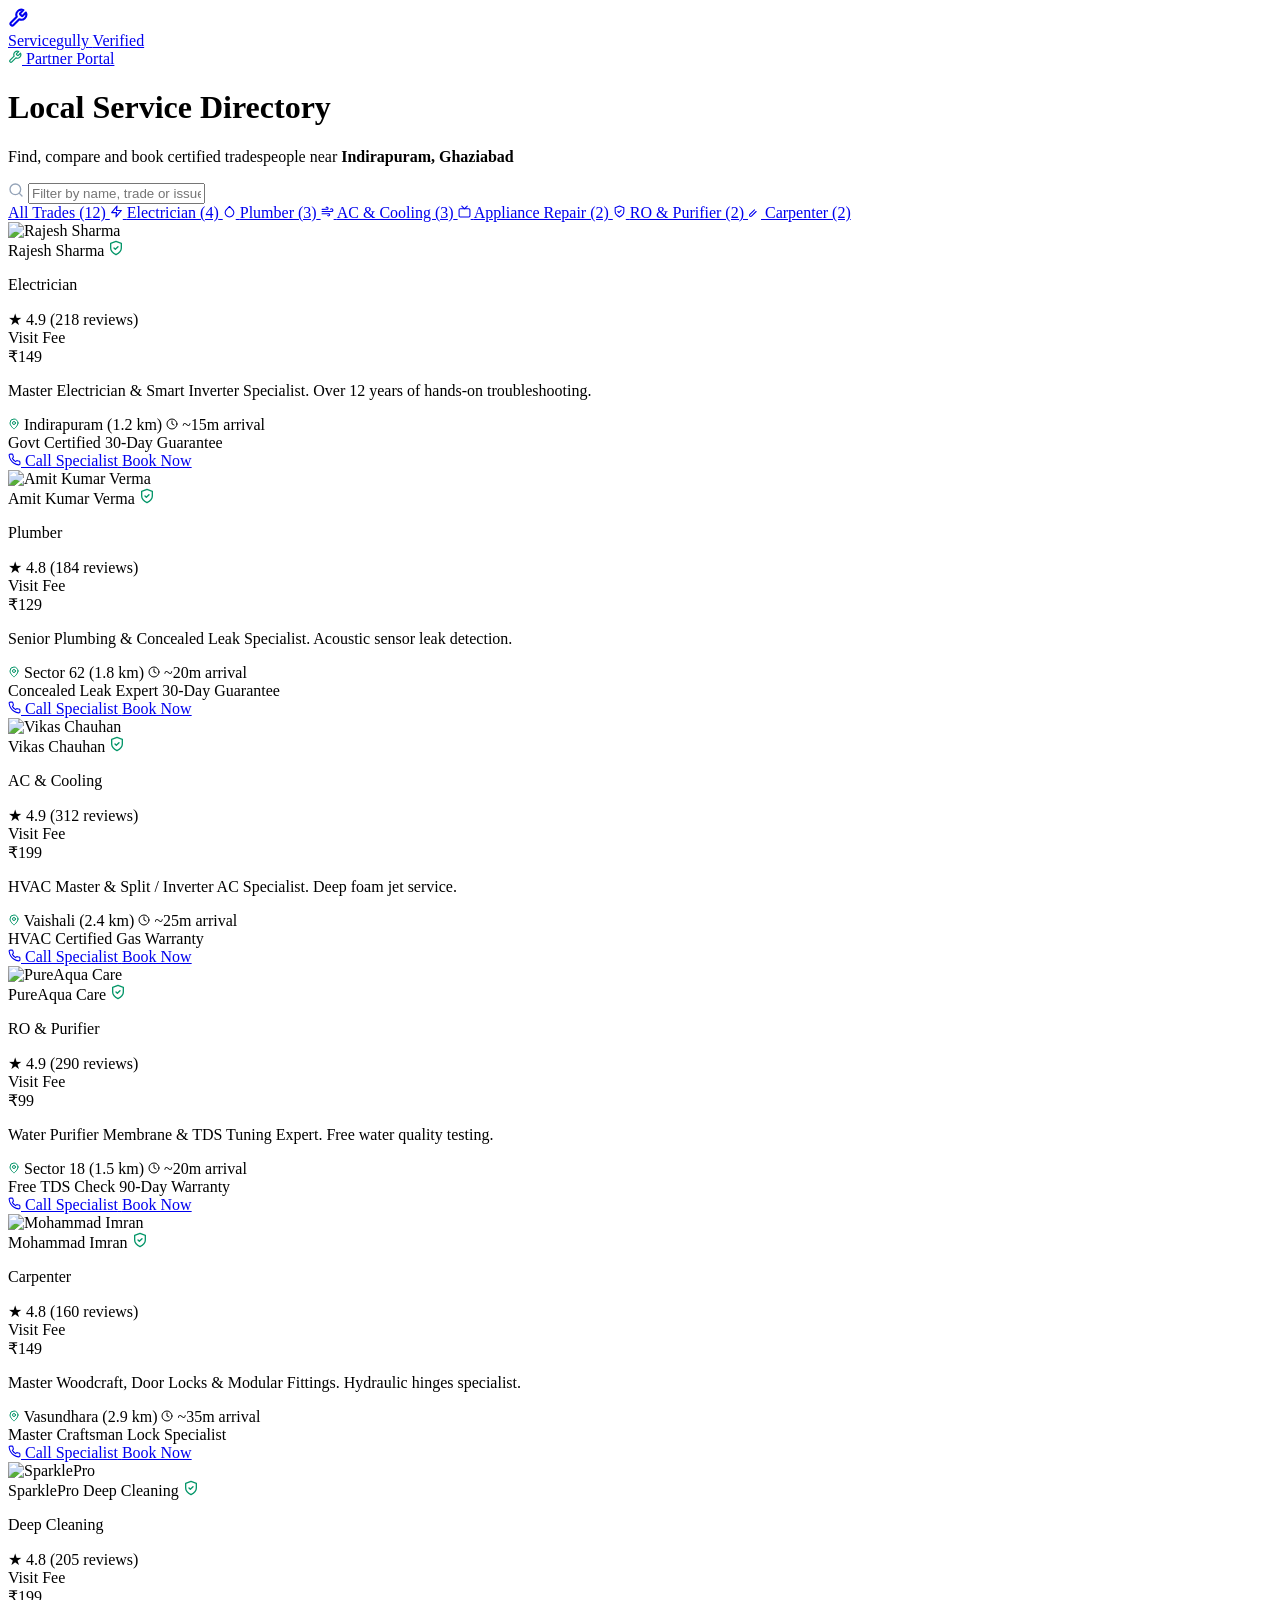
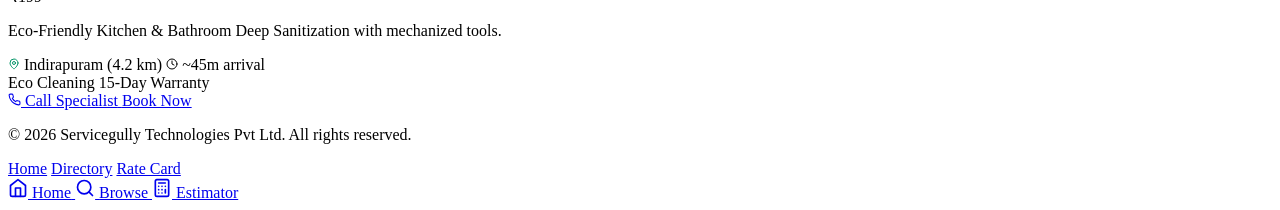
==== browse.html @ 82168533 "Add files via upload" ====
<!doctype html>
<html lang="en">
  <head>
    <meta charset="UTF-8" />
    <meta name="viewport" content="width=device-width, initial-scale=1.0" />
    <title>Service Directory — Servicegully</title>
    <meta name="description" content="Browse, filter, and compare certified local service professionals near you." />

    <!-- Tailwind CSS (CDN for this frontend prototype) -->
    <script src="https://cdn.tailwindcss.com"></script>

    <!-- Google Fonts: Sora (Headings) & Manrope (Body) -->
    <link rel="preconnect" href="https://fonts.googleapis.com" />
    <link rel="preconnect" href="https://fonts.gstatic.com" crossorigin />
    <link href="https://fonts.googleapis.com/css2?family=Manrope:wght@300;400;500;600;700;800&family=Sora:wght@400;500;600;700;800;900&display=swap" rel="stylesheet" />

    <!-- Stylesheet -->
    <link rel="stylesheet" href="css/style.css" />
    <link rel="stylesheet" href="css/interactive.css" />
  </head>
  <body class="bg-slate-50">
    <!-- Header -->
    <header class="header-sticky glass-nav">
      <div class="container nav-wrapper">
        <div class="flex items-center gap-4">
          <a href="index.html" class="brand-logo">
            <div class="brand-icon-box">
              <svg width="20" height="20" viewBox="0 0 24 24" fill="none" stroke="currentColor" stroke-width="2.5" stroke-linecap="round" stroke-linejoin="round">
                <path d="M14.7 6.3a1 1 0 0 0 0 1.4l1.6 1.6a1 1 0 0 0 1.4 0l3.77-3.77a6 6 0 0 1-7.94 7.94l-6.91 6.91a2.12 2.12 0 0 1-3-3l6.91-6.91a6 6 0 0 1 7.94-7.94l-3.76 3.76z" />
              </svg>
            </div>
            <div>
              <div class="flex items-center">
                <span class="brand-title">Service<span class="brand-highlight">gully</span></span>
                <span class="brand-badge">Verified</span>
              </div>
              <p class="text-xs text-slate-500 font-medium" style="display: none; @media(min-width: 768px){display: block;}">Trusted local pros near you</p>
            </div>
          </a>
        </div>

        <nav class="flex items-center gap-2" style="display: none; @media(min-width: 768px){display: flex;}">
          <a href="index.html" class="nav-link">
            <svg width="15" height="15" viewBox="0 0 24 24" fill="none" stroke="currentColor" stroke-width="2" stroke-linecap="round" stroke-linejoin="round"><path d="m3 9 9-7 9 7v11a2 2 0 0 1-2 2H5a2 2 0 0 1-2-2z" /><polyline points="9 22 9 12 15 12 15 22" /></svg>
            <span>Home</span>
          </a>
          <a href="browse.html" class="nav-link active">
            <svg width="15" height="15" viewBox="0 0 24 24" fill="none" stroke="currentColor" stroke-width="2" stroke-linecap="round" stroke-linejoin="round"><circle cx="11" cy="11" r="8" /><path d="m21 21-4.3-4.3" /></svg>
            <span>Find Pros</span>
          </a>
          <a href="calculator.html" class="nav-link">
            <svg width="15" height="15" viewBox="0 0 24 24" fill="none" stroke="currentColor" stroke-width="2" stroke-linecap="round" stroke-linejoin="round"><rect width="16" height="20" x="4" y="2" rx="2" /><line x1="8" x2="16" y1="6" y2="6" /><line x1="16" x2="16" y1="14" y2="18" /><path d="M16 10h.01" /><path d="M12 10h.01" /><path d="M8 10h.01" /><path d="M12 14h.01" /><path d="M8 14h.01" /><path d="M12 18h.01" /><path d="M8 18h.01" /></svg>
            <span>Rate Estimator</span>
          </a>
        </nav>

        <div class="flex items-center gap-2.5">
          <a href="partner.html" class="btn btn-outline btn-sm">
            <svg width="14" height="14" viewBox="0 0 24 24" fill="none" stroke="#059669" stroke-width="2" stroke-linecap="round" stroke-linejoin="round"><path d="M14.7 6.3a1 1 0 0 0 0 1.4l1.6 1.6a1 1 0 0 0 1.4 0l3.77-3.77a6 6 0 0 1-7.94 7.94l-6.91 6.91a2.12 2.12 0 0 1-3-3l6.91-6.91a6 6 0 0 1 7.94-7.94l-3.76 3.76z" /></svg>
            <span class="font-bold">Partner Portal</span>
          </a>
        </div>
      </div>
    </header>

    <!-- Main Content -->
    <main class="py-8">
      <div class="container space-y-6">

        <!-- Search & Title -->
        <div class="flex flex-col md:flex-row md:items-center justify-between gap-4">
          <div>
            <h1 class="text-2xl sm:text-3xl font-extrabold text-slate-900">Local Service Directory</h1>
            <p class="text-xs sm:text-sm text-slate-500 font-medium mt-1">
              Find, compare and book certified tradespeople near <strong class="text-emerald-700">Indirapuram, Ghaziabad</strong>
            </p>
          </div>

          <div class="search-field-pill max-w-md w-full bg-white shadow-sm">
            <svg width="16" height="16" viewBox="0 0 24 24" fill="none" stroke="#94a3b8" stroke-width="2" stroke-linecap="round" stroke-linejoin="round"><circle cx="11" cy="11" r="8" /><path d="m21 21-4.3-4.3" /></svg>
            <input type="text" placeholder="Filter by name, trade or issue..." class="field-input text-xs sm:text-sm" />
          </div>
        </div>

        <!-- Trade Categories -->
        <div class="flex items-center gap-2 overflow-x-auto pb-2 max-w-full">
          <a href="browse.html" class="category-pill active">
            <span>All Trades (12)</span>
          </a>
          <a href="browse.html?category=Electrician" class="category-pill">
            <svg width="13" height="13" viewBox="0 0 24 24" fill="none" stroke="currentColor" stroke-width="2" stroke-linecap="round" stroke-linejoin="round"><polygon points="13 2 3 14 12 14 11 22 21 10 12 10 13 2" /></svg>
            <span>Electrician (4)</span>
          </a>
          <a href="browse.html?category=Plumber" class="category-pill">
            <svg width="13" height="13" viewBox="0 0 24 24" fill="none" stroke="currentColor" stroke-width="2" stroke-linecap="round" stroke-linejoin="round"><path d="M12 2.69l5.66 5.66a8 8 0 1 1-11.31 0z" /></svg>
            <span>Plumber (3)</span>
          </a>
          <a href="browse.html?category=AC%20Repair" class="category-pill">
            <svg width="13" height="13" viewBox="0 0 24 24" fill="none" stroke="currentColor" stroke-width="2" stroke-linecap="round" stroke-linejoin="round"><path d="M17.7 7.7a2.5 2.5 0 1 1 1.8 4.3H2" /><path d="M9.6 4.6A2 2 0 1 1 11 8H2" /><path d="M12.6 19.4A2 2 0 1 0 14 16H2" /></svg>
            <span>AC & Cooling (3)</span>
          </a>
          <a href="browse.html?category=Appliance%20Specialist" class="category-pill">
            <svg width="13" height="13" viewBox="0 0 24 24" fill="none" stroke="currentColor" stroke-width="2" stroke-linecap="round" stroke-linejoin="round"><rect width="20" height="15" x="2" y="7" rx="2" ry="2" /><polyline points="17 2 12 7 7 2" /></svg>
            <span>Appliance Repair (2)</span>
          </a>
          <a href="browse.html?category=RO%20Water%20Purifier" class="category-pill">
            <svg width="13" height="13" viewBox="0 0 24 24" fill="none" stroke="currentColor" stroke-width="2" stroke-linecap="round" stroke-linejoin="round"><path d="M12 22s8-4 8-10V5l-8-3-8 3v7c0 6 8 10 8 10z" /><path d="m9 12 2 2 4-4" /></svg>
            <span>RO & Purifier (2)</span>
          </a>
          <a href="browse.html?category=Carpenter" class="category-pill">
            <svg width="13" height="13" viewBox="0 0 24 24" fill="none" stroke="currentColor" stroke-width="2" stroke-linecap="round" stroke-linejoin="round"><path d="m15 12-8.5 8.5c-.83.83-2.17.83-3 0 0 0 0 0 0 0a2.12 2.12 0 0 1 0-3L12 9" /></svg>
            <span>Carpenter (2)</span>
          </a>
        </div>

        <!-- Professionals Grid -->
        <section class="grid grid-cols-1 sm:grid-cols-2 lg:grid-cols-3 gap-6">

          <!-- Rajesh Sharma -->
          <article class="pro-card">
            <div>
              <div class="flex items-start justify-between gap-3 mb-4">
                <div class="flex items-center gap-3">
                  <img src="https://images.unsplash.com/photo-1540569014015-19a7be504e3a?w=400&auto=format&fit=crop&q=80" alt="Rajesh Sharma" class="pro-avatar" />
                  <div>
                    <div class="flex items-center gap-1.5">
                      <span class="font-extrabold text-sm text-slate-900">Rajesh Sharma</span>
                      <svg width="16" height="16" viewBox="0 0 24 24" fill="none" stroke="#059669" stroke-width="2" stroke-linecap="round" stroke-linejoin="round"><path d="M12 22s8-4 8-10V5l-8-3-8 3v7c0 6 8 10 8 10z" /><path d="m9 12 2 2 4-4" /></svg>
                    </div>
                    <p class="text-xs text-slate-500 font-semibold">Electrician</p>
                    <div class="flex items-center gap-1 text-xs font-bold text-amber-700 mt-0.5">
                      <span>★ 4.9</span>
                      <span class="text-slate-400 font-normal">(218 reviews)</span>
                    </div>
                  </div>
                </div>

                <div class="text-right">
                  <span class="text-[10px] font-bold text-slate-400 uppercase">Visit Fee</span>
                  <div class="text-lg font-black text-slate-900 font-heading">₹149</div>
                </div>
              </div>

              <p class="text-xs text-slate-600 mb-3 leading-relaxed">Master Electrician & Smart Inverter Specialist. Over 12 years of hands-on troubleshooting.</p>

              <div class="flex flex-wrap items-center gap-x-3 gap-y-1 text-[11px] text-slate-500 mb-4 pb-3 border-b border-slate-100">
                <span class="flex items-center gap-1">
                  <svg width="12" height="12" viewBox="0 0 24 24" fill="none" stroke="#059669" stroke-width="2" stroke-linecap="round" stroke-linejoin="round"><path d="M20 10c0 6-8 12-8 12s-8-6-8-12a8 8 0 0 1 16 0Z" /><circle cx="12" cy="10" r="3" /></svg>
                  <span>Indirapuram (1.2 km)</span>
                </span>
                <span class="flex items-center gap-1 font-bold text-emerald-700">
                  <svg width="12" height="12" viewBox="0 0 24 24" fill="none" stroke="currentColor" stroke-width="2" stroke-linecap="round" stroke-linejoin="round"><circle cx="12" cy="12" r="10" /><polyline points="12 6 12 12 16 14" /></svg>
                  <span>~15m arrival</span>
                </span>
              </div>

              <div class="flex flex-wrap gap-1 mb-4">
                <span class="badge-tag badge-emerald">Govt Certified</span>
                <span class="badge-tag badge-emerald">30-Day Guarantee</span>
              </div>
            </div>

            <div class="flex items-center gap-2 pt-2">
              <a href="tel:+919876543210" class="btn btn-sm btn-outline flex-1">
                <svg width="13" height="13" viewBox="0 0 24 24" fill="none" stroke="currentColor" stroke-width="2" stroke-linecap="round" stroke-linejoin="round"><path d="M22 16.92v3a2 2 0 0 1-2.18 2 19.79 19.79 0 0 1-8.63-3.07 19.5 19.5 0 0 1-6-6 19.79 19.79 0 0 1-3.07-8.67A2 2 0 0 1 4.11 2h3a2 2 0 0 1 2 1.72 12.84 12.84 0 0 0 .7 2.81 2 2 0 0 1-.45 2.11L8.09 9.91a16 16 0 0 0 6 6l1.27-1.27a2 2 0 0 1 2.11-.45 12.84 12.84 0 0 0 2.81.7A2 2 0 0 1 22 16.92z"/></svg>
                <span>Call Specialist</span>
              </a>
              <a href="tel:+919876543210" class="btn btn-sm btn-primary flex-1">Book Now</a>
            </div>
          </article>

          <!-- Amit Kumar Verma -->
          <article class="pro-card">
            <div>
              <div class="flex items-start justify-between gap-3 mb-4">
                <div class="flex items-center gap-3">
                  <img src="https://images.unsplash.com/photo-1507003211169-0a1dd7228f2d?w=400&auto=format&fit=crop&q=80" alt="Amit Kumar Verma" class="pro-avatar" />
                  <div>
                    <div class="flex items-center gap-1.5">
                      <span class="font-extrabold text-sm text-slate-900">Amit Kumar Verma</span>
                      <svg width="16" height="16" viewBox="0 0 24 24" fill="none" stroke="#059669" stroke-width="2" stroke-linecap="round" stroke-linejoin="round"><path d="M12 22s8-4 8-10V5l-8-3-8 3v7c0 6 8 10 8 10z" /><path d="m9 12 2 2 4-4" /></svg>
                    </div>
                    <p class="text-xs text-slate-500 font-semibold">Plumber</p>
                    <div class="flex items-center gap-1 text-xs font-bold text-amber-700 mt-0.5">
                      <span>★ 4.8</span>
                      <span class="text-slate-400 font-normal">(184 reviews)</span>
                    </div>
                  </div>
                </div>

                <div class="text-right">
                  <span class="text-[10px] font-bold text-slate-400 uppercase">Visit Fee</span>
                  <div class="text-lg font-black text-slate-900 font-heading">₹129</div>
                </div>
              </div>

              <p class="text-xs text-slate-600 mb-3 leading-relaxed">Senior Plumbing & Concealed Leak Specialist. Acoustic sensor leak detection.</p>

              <div class="flex flex-wrap items-center gap-x-3 gap-y-1 text-[11px] text-slate-500 mb-4 pb-3 border-b border-slate-100">
                <span class="flex items-center gap-1">
                  <svg width="12" height="12" viewBox="0 0 24 24" fill="none" stroke="#059669" stroke-width="2" stroke-linecap="round" stroke-linejoin="round"><path d="M20 10c0 6-8 12-8 12s-8-6-8-12a8 8 0 0 1 16 0Z" /><circle cx="12" cy="10" r="3" /></svg>
                  <span>Sector 62 (1.8 km)</span>
                </span>
                <span class="flex items-center gap-1 font-bold text-emerald-700">
                  <svg width="12" height="12" viewBox="0 0 24 24" fill="none" stroke="currentColor" stroke-width="2" stroke-linecap="round" stroke-linejoin="round"><circle cx="12" cy="12" r="10" /><polyline points="12 6 12 12 16 14" /></svg>
                  <span>~20m arrival</span>
                </span>
              </div>

              <div class="flex flex-wrap gap-1 mb-4">
                <span class="badge-tag badge-emerald">Concealed Leak Expert</span>
                <span class="badge-tag badge-emerald">30-Day Guarantee</span>
              </div>
            </div>

            <div class="flex items-center gap-2 pt-2">
              <a href="tel:+919876543210" class="btn btn-sm btn-outline flex-1">
                <svg width="13" height="13" viewBox="0 0 24 24" fill="none" stroke="currentColor" stroke-width="2" stroke-linecap="round" stroke-linejoin="round"><path d="M22 16.92v3a2 2 0 0 1-2.18 2 19.79 19.79 0 0 1-8.63-3.07 19.5 19.5 0 0 1-6-6 19.79 19.79 0 0 1-3.07-8.67A2 2 0 0 1 4.11 2h3a2 2 0 0 1 2 1.72 12.84 12.84 0 0 0 .7 2.81 2 2 0 0 1-.45 2.11L8.09 9.91a16 16 0 0 0 6 6l1.27-1.27a2 2 0 0 1 2.11-.45 12.84 12.84 0 0 0 2.81.7A2 2 0 0 1 22 16.92z"/></svg>
                <span>Call Specialist</span>
              </a>
              <a href="tel:+919876543210" class="btn btn-sm btn-primary flex-1">Book Now</a>
            </div>
          </article>

          <!-- Vikas Chauhan -->
          <article class="pro-card">
            <div>
              <div class="flex items-start justify-between gap-3 mb-4">
                <div class="flex items-center gap-3">
                  <img src="https://images.unsplash.com/photo-1500648767791-00dcc994a43e?w=400&auto=format&fit=crop&q=80" alt="Vikas Chauhan" class="pro-avatar" />
                  <div>
                    <div class="flex items-center gap-1.5">
                      <span class="font-extrabold text-sm text-slate-900">Vikas Chauhan</span>
                      <svg width="16" height="16" viewBox="0 0 24 24" fill="none" stroke="#059669" stroke-width="2" stroke-linecap="round" stroke-linejoin="round"><path d="M12 22s8-4 8-10V5l-8-3-8 3v7c0 6 8 10 8 10z" /><path d="m9 12 2 2 4-4" /></svg>
                    </div>
                    <p class="text-xs text-slate-500 font-semibold">AC & Cooling</p>
                    <div class="flex items-center gap-1 text-xs font-bold text-amber-700 mt-0.5">
                      <span>★ 4.9</span>
                      <span class="text-slate-400 font-normal">(312 reviews)</span>
                    </div>
                  </div>
                </div>

                <div class="text-right">
                  <span class="text-[10px] font-bold text-slate-400 uppercase">Visit Fee</span>
                  <div class="text-lg font-black text-slate-900 font-heading">₹199</div>
                </div>
              </div>

              <p class="text-xs text-slate-600 mb-3 leading-relaxed">HVAC Master & Split / Inverter AC Specialist. Deep foam jet service.</p>

              <div class="flex flex-wrap items-center gap-x-3 gap-y-1 text-[11px] text-slate-500 mb-4 pb-3 border-b border-slate-100">
                <span class="flex items-center gap-1">
                  <svg width="12" height="12" viewBox="0 0 24 24" fill="none" stroke="#059669" stroke-width="2" stroke-linecap="round" stroke-linejoin="round"><path d="M20 10c0 6-8 12-8 12s-8-6-8-12a8 8 0 0 1 16 0Z" /><circle cx="12" cy="10" r="3" /></svg>
                  <span>Vaishali (2.4 km)</span>
                </span>
                <span class="flex items-center gap-1 font-bold text-emerald-700">
                  <svg width="12" height="12" viewBox="0 0 24 24" fill="none" stroke="currentColor" stroke-width="2" stroke-linecap="round" stroke-linejoin="round"><circle cx="12" cy="12" r="10" /><polyline points="12 6 12 12 16 14" /></svg>
                  <span>~25m arrival</span>
                </span>
              </div>

              <div class="flex flex-wrap gap-1 mb-4">
                <span class="badge-tag badge-emerald">HVAC Certified</span>
                <span class="badge-tag badge-emerald">Gas Warranty</span>
              </div>
            </div>

            <div class="flex items-center gap-2 pt-2">
              <a href="tel:+919876543210" class="btn btn-sm btn-outline flex-1">
                <svg width="13" height="13" viewBox="0 0 24 24" fill="none" stroke="currentColor" stroke-width="2" stroke-linecap="round" stroke-linejoin="round"><path d="M22 16.92v3a2 2 0 0 1-2.18 2 19.79 19.79 0 0 1-8.63-3.07 19.5 19.5 0 0 1-6-6 19.79 19.79 0 0 1-3.07-8.67A2 2 0 0 1 4.11 2h3a2 2 0 0 1 2 1.72 12.84 12.84 0 0 0 .7 2.81 2 2 0 0 1-.45 2.11L8.09 9.91a16 16 0 0 0 6 6l1.27-1.27a2 2 0 0 1 2.11-.45 12.84 12.84 0 0 0 2.81.7A2 2 0 0 1 22 16.92z"/></svg>
                <span>Call Specialist</span>
              </a>
              <a href="tel:+919876543210" class="btn btn-sm btn-primary flex-1">Book Now</a>
            </div>
          </article>

          <!-- PureAqua Care -->
          <article class="pro-card">
            <div>
              <div class="flex items-start justify-between gap-3 mb-4">
                <div class="flex items-center gap-3">
                  <img src="https://images.unsplash.com/photo-1573496359142-b8d87734a5a2?w=400&auto=format&fit=crop&q=80" alt="PureAqua Care" class="pro-avatar" />
                  <div>
                    <div class="flex items-center gap-1.5">
                      <span class="font-extrabold text-sm text-slate-900">PureAqua Care</span>
                      <svg width="16" height="16" viewBox="0 0 24 24" fill="none" stroke="#059669" stroke-width="2" stroke-linecap="round" stroke-linejoin="round"><path d="M12 22s8-4 8-10V5l-8-3-8 3v7c0 6 8 10 8 10z" /><path d="m9 12 2 2 4-4" /></svg>
                    </div>
                    <p class="text-xs text-slate-500 font-semibold">RO & Purifier</p>
                    <div class="flex items-center gap-1 text-xs font-bold text-amber-700 mt-0.5">
                      <span>★ 4.9</span>
                      <span class="text-slate-400 font-normal">(290 reviews)</span>
                    </div>
                  </div>
                </div>

                <div class="text-right">
                  <span class="text-[10px] font-bold text-slate-400 uppercase">Visit Fee</span>
                  <div class="text-lg font-black text-slate-900 font-heading">₹99</div>
                </div>
              </div>

              <p class="text-xs text-slate-600 mb-3 leading-relaxed">Water Purifier Membrane & TDS Tuning Expert. Free water quality testing.</p>

              <div class="flex flex-wrap items-center gap-x-3 gap-y-1 text-[11px] text-slate-500 mb-4 pb-3 border-b border-slate-100">
                <span class="flex items-center gap-1">
                  <svg width="12" height="12" viewBox="0 0 24 24" fill="none" stroke="#059669" stroke-width="2" stroke-linecap="round" stroke-linejoin="round"><path d="M20 10c0 6-8 12-8 12s-8-6-8-12a8 8 0 0 1 16 0Z" /><circle cx="12" cy="10" r="3" /></svg>
                  <span>Sector 18 (1.5 km)</span>
                </span>
                <span class="flex items-center gap-1 font-bold text-emerald-700">
                  <svg width="12" height="12" viewBox="0 0 24 24" fill="none" stroke="currentColor" stroke-width="2" stroke-linecap="round" stroke-linejoin="round"><circle cx="12" cy="12" r="10" /><polyline points="12 6 12 12 16 14" /></svg>
                  <span>~20m arrival</span>
                </span>
              </div>

              <div class="flex flex-wrap gap-1 mb-4">
                <span class="badge-tag badge-emerald">Free TDS Check</span>
                <span class="badge-tag badge-emerald">90-Day Warranty</span>
              </div>
            </div>

            <div class="flex items-center gap-2 pt-2">
              <a href="tel:+919876543210" class="btn btn-sm btn-outline flex-1">
                <svg width="13" height="13" viewBox="0 0 24 24" fill="none" stroke="currentColor" stroke-width="2" stroke-linecap="round" stroke-linejoin="round"><path d="M22 16.92v3a2 2 0 0 1-2.18 2 19.79 19.79 0 0 1-8.63-3.07 19.5 19.5 0 0 1-6-6 19.79 19.79 0 0 1-3.07-8.67A2 2 0 0 1 4.11 2h3a2 2 0 0 1 2 1.72 12.84 12.84 0 0 0 .7 2.81 2 2 0 0 1-.45 2.11L8.09 9.91a16 16 0 0 0 6 6l1.27-1.27a2 2 0 0 1 2.11-.45 12.84 12.84 0 0 0 2.81.7A2 2 0 0 1 22 16.92z"/></svg>
                <span>Call Specialist</span>
              </a>
              <a href="tel:+919876543210" class="btn btn-sm btn-primary flex-1">Book Now</a>
            </div>
          </article>

          <!-- Mohammad Imran -->
          <article class="pro-card">
            <div>
              <div class="flex items-start justify-between gap-3 mb-4">
                <div class="flex items-center gap-3">
                  <img src="https://images.unsplash.com/photo-1522075469751-3a6694fb2f61?w=400&auto=format&fit=crop&q=80" alt="Mohammad Imran" class="pro-avatar" />
                  <div>
                    <div class="flex items-center gap-1.5">
                      <span class="font-extrabold text-sm text-slate-900">Mohammad Imran</span>
                      <svg width="16" height="16" viewBox="0 0 24 24" fill="none" stroke="#059669" stroke-width="2" stroke-linecap="round" stroke-linejoin="round"><path d="M12 22s8-4 8-10V5l-8-3-8 3v7c0 6 8 10 8 10z" /><path d="m9 12 2 2 4-4" /></svg>
                    </div>
                    <p class="text-xs text-slate-500 font-semibold">Carpenter</p>
                    <div class="flex items-center gap-1 text-xs font-bold text-amber-700 mt-0.5">
                      <span>★ 4.8</span>
                      <span class="text-slate-400 font-normal">(160 reviews)</span>
                    </div>
                  </div>
                </div>

                <div class="text-right">
                  <span class="text-[10px] font-bold text-slate-400 uppercase">Visit Fee</span>
                  <div class="text-lg font-black text-slate-900 font-heading">₹149</div>
                </div>
              </div>

              <p class="text-xs text-slate-600 mb-3 leading-relaxed">Master Woodcraft, Door Locks & Modular Fittings. Hydraulic hinges specialist.</p>

              <div class="flex flex-wrap items-center gap-x-3 gap-y-1 text-[11px] text-slate-500 mb-4 pb-3 border-b border-slate-100">
                <span class="flex items-center gap-1">
                  <svg width="12" height="12" viewBox="0 0 24 24" fill="none" stroke="#059669" stroke-width="2" stroke-linecap="round" stroke-linejoin="round"><path d="M20 10c0 6-8 12-8 12s-8-6-8-12a8 8 0 0 1 16 0Z" /><circle cx="12" cy="10" r="3" /></svg>
                  <span>Vasundhara (2.9 km)</span>
                </span>
                <span class="flex items-center gap-1 font-bold text-emerald-700">
                  <svg width="12" height="12" viewBox="0 0 24 24" fill="none" stroke="currentColor" stroke-width="2" stroke-linecap="round" stroke-linejoin="round"><circle cx="12" cy="12" r="10" /><polyline points="12 6 12 12 16 14" /></svg>
                  <span>~35m arrival</span>
                </span>
              </div>

              <div class="flex flex-wrap gap-1 mb-4">
                <span class="badge-tag badge-emerald">Master Craftsman</span>
                <span class="badge-tag badge-emerald">Lock Specialist</span>
              </div>
            </div>

            <div class="flex items-center gap-2 pt-2">
              <a href="tel:+919876543210" class="btn btn-sm btn-outline flex-1">
                <svg width="13" height="13" viewBox="0 0 24 24" fill="none" stroke="currentColor" stroke-width="2" stroke-linecap="round" stroke-linejoin="round"><path d="M22 16.92v3a2 2 0 0 1-2.18 2 19.79 19.79 0 0 1-8.63-3.07 19.5 19.5 0 0 1-6-6 19.79 19.79 0 0 1-3.07-8.67A2 2 0 0 1 4.11 2h3a2 2 0 0 1 2 1.72 12.84 12.84 0 0 0 .7 2.81 2 2 0 0 1-.45 2.11L8.09 9.91a16 16 0 0 0 6 6l1.27-1.27a2 2 0 0 1 2.11-.45 12.84 12.84 0 0 0 2.81.7A2 2 0 0 1 22 16.92z"/></svg>
                <span>Call Specialist</span>
              </a>
              <a href="tel:+919876543210" class="btn btn-sm btn-primary flex-1">Book Now</a>
            </div>
          </article>

          <!-- SparklePro Deep Cleaning -->
          <article class="pro-card">
            <div>
              <div class="flex items-start justify-between gap-3 mb-4">
                <div class="flex items-center gap-3">
                  <img src="https://images.unsplash.com/photo-1580489944761-15a19d654956?w=400&auto=format&fit=crop&q=80" alt="SparklePro" class="pro-avatar" />
                  <div>
                    <div class="flex items-center gap-1.5">
                      <span class="font-extrabold text-sm text-slate-900">SparklePro Deep Cleaning</span>
                      <svg width="16" height="16" viewBox="0 0 24 24" fill="none" stroke="#059669" stroke-width="2" stroke-linecap="round" stroke-linejoin="round"><path d="M12 22s8-4 8-10V5l-8-3-8 3v7c0 6 8 10 8 10z" /><path d="m9 12 2 2 4-4" /></svg>
                    </div>
                    <p class="text-xs text-slate-500 font-semibold">Deep Cleaning</p>
                    <div class="flex items-center gap-1 text-xs font-bold text-amber-700 mt-0.5">
                      <span>★ 4.8</span>
                      <span class="text-slate-400 font-normal">(205 reviews)</span>
                    </div>
                  </div>
                </div>

                <div class="text-right">
                  <span class="text-[10px] font-bold text-slate-400 uppercase">Visit Fee</span>
                  <div class="text-lg font-black text-slate-900 font-heading">₹199</div>
                </div>
              </div>

              <p class="text-xs text-slate-600 mb-3 leading-relaxed">Eco-Friendly Kitchen & Bathroom Deep Sanitization with mechanized tools.</p>

              <div class="flex flex-wrap items-center gap-x-3 gap-y-1 text-[11px] text-slate-500 mb-4 pb-3 border-b border-slate-100">
                <span class="flex items-center gap-1">
                  <svg width="12" height="12" viewBox="0 0 24 24" fill="none" stroke="#059669" stroke-width="2" stroke-linecap="round" stroke-linejoin="round"><path d="M20 10c0 6-8 12-8 12s-8-6-8-12a8 8 0 0 1 16 0Z" /><circle cx="12" cy="10" r="3" /></svg>
                  <span>Indirapuram (4.2 km)</span>
                </span>
                <span class="flex items-center gap-1 font-bold text-emerald-700">
                  <svg width="12" height="12" viewBox="0 0 24 24" fill="none" stroke="currentColor" stroke-width="2" stroke-linecap="round" stroke-linejoin="round"><circle cx="12" cy="12" r="10" /><polyline points="12 6 12 12 16 14" /></svg>
                  <span>~45m arrival</span>
                </span>
              </div>

              <div class="flex flex-wrap gap-1 mb-4">
                <span class="badge-tag badge-emerald">Eco Cleaning</span>
                <span class="badge-tag badge-emerald">15-Day Warranty</span>
              </div>
            </div>

            <div class="flex items-center gap-2 pt-2">
              <a href="tel:+919876543210" class="btn btn-sm btn-outline flex-1">
                <svg width="13" height="13" viewBox="0 0 24 24" fill="none" stroke="currentColor" stroke-width="2" stroke-linecap="round" stroke-linejoin="round"><path d="M22 16.92v3a2 2 0 0 1-2.18 2 19.79 19.79 0 0 1-8.63-3.07 19.5 19.5 0 0 1-6-6 19.79 19.79 0 0 1-3.07-8.67A2 2 0 0 1 4.11 2h3a2 2 0 0 1 2 1.72 12.84 12.84 0 0 0 .7 2.81 2 2 0 0 1-.45 2.11L8.09 9.91a16 16 0 0 0 6 6l1.27-1.27a2 2 0 0 1 2.11-.45 12.84 12.84 0 0 0 2.81.7A2 2 0 0 1 22 16.92z"/></svg>
                <span>Call Specialist</span>
              </a>
              <a href="tel:+919876543210" class="btn btn-sm btn-primary flex-1">Book Now</a>
            </div>
          </article>

        </section>
      </div>
    </main>

    <!-- Footer -->
    <footer class="site-footer">
      <div class="container">
        <div class="pt-8 flex flex-col sm:flex-row items-center justify-between gap-4 text-xs text-slate-500">
          <p>© 2026 Servicegully Technologies Pvt Ltd. All rights reserved.</p>
          <div class="flex items-center gap-4">
            <a href="index.html" class="hover:text-slate-300">Home</a>
            <a href="browse.html" class="hover:text-slate-300">Directory</a>
            <a href="calculator.html" class="hover:text-slate-300">Rate Card</a>
          </div>
        </div>
      </div>
    </footer>

    <!-- Mobile Nav -->
    <nav class="mobile-bottom-nav">
      <a href="index.html" class="mobile-nav-item">
        <svg width="20" height="20" viewBox="0 0 24 24" fill="none" stroke="currentColor" stroke-width="2" stroke-linecap="round" stroke-linejoin="round"><path d="m3 9 9-7 9 7v11a2 2 0 0 1-2 2H5a2 2 0 0 1-2-2z" /><polyline points="9 22 9 12 15 12 15 22" /></svg>
        <span>Home</span>
      </a>
      <a href="browse.html" class="mobile-nav-item active">
        <svg width="20" height="20" viewBox="0 0 24 24" fill="none" stroke="currentColor" stroke-width="2" stroke-linecap="round" stroke-linejoin="round"><circle cx="11" cy="11" r="8" /><path d="m21 21-4.3-4.3" /></svg>
        <span>Browse</span>
      </a>
      <a href="calculator.html" class="mobile-nav-item">
        <svg width="20" height="20" viewBox="0 0 24 24" fill="none" stroke="currentColor" stroke-width="2" stroke-linecap="round" stroke-linejoin="round"><rect width="16" height="20" x="4" y="2" rx="2" /><line x1="8" x2="16" y1="6" y2="6" /><line x1="16" x2="16" y1="14" y2="18" /><path d="M16 10h.01" /><path d="M12 10h.01" /><path d="M8 10h.01" /><path d="M12 14h.01" /><path d="M8 14h.01" /><path d="M12 18h.01" /><path d="M8 18h.01" /></svg>
        <span>Estimator</span>
      </a>
    </nav>
    <script src="js/servicegully.js"></script>
  </body>
</html>
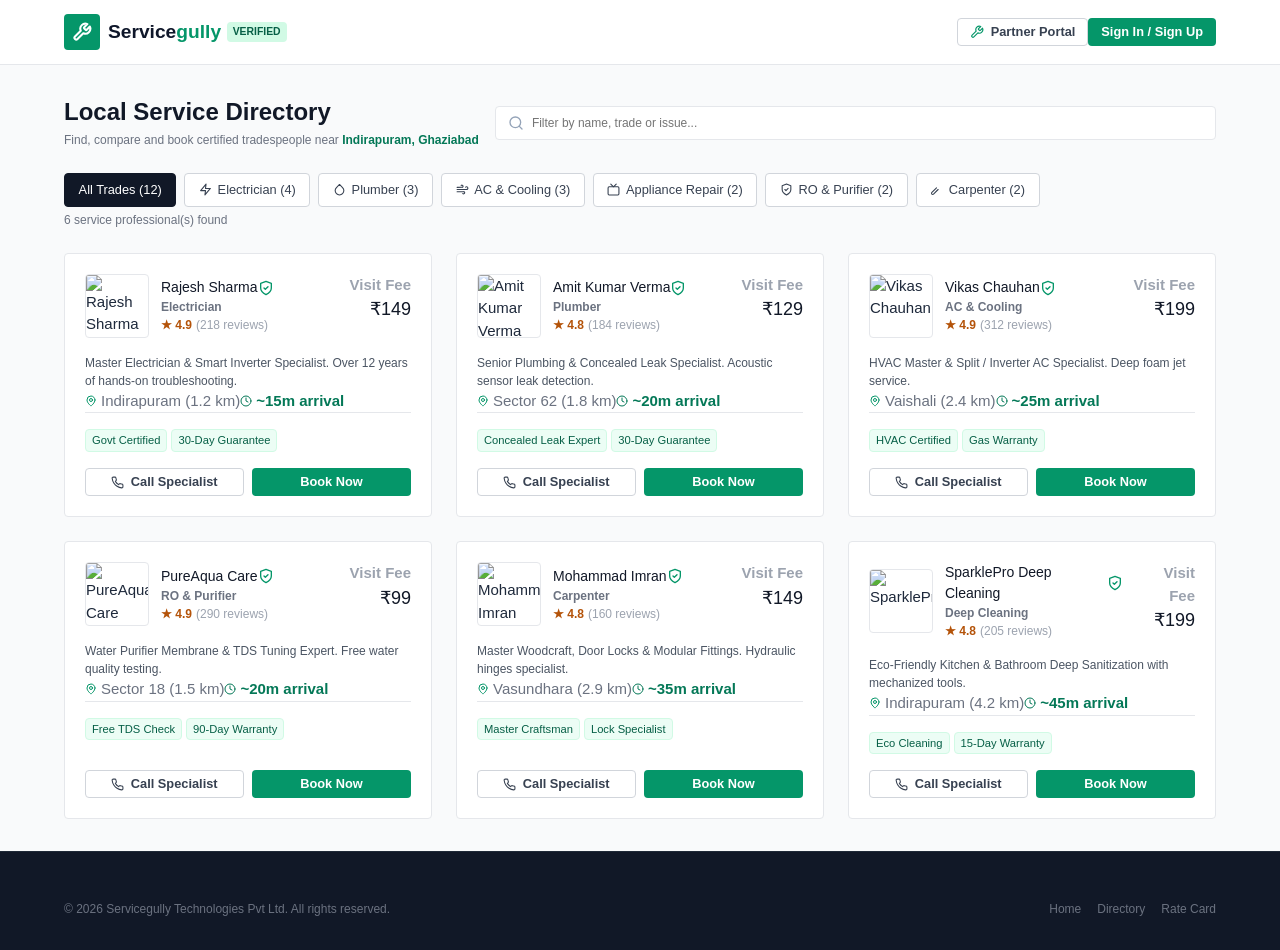
==== commit 020559f1: "Added" ====
--- a/browse.html
+++ b/browse.html
@@ -15,8 +15,8 @@
     <link href="https://fonts.googleapis.com/css2?family=Manrope:wght@300;400;500;600;700;800&family=Sora:wght@400;500;600;700;800;900&display=swap" rel="stylesheet" />
 
     <!-- Stylesheet -->
-    <link rel="stylesheet" href="css/style.css" />
-    <link rel="stylesheet" href="css/interactive.css" />
+    <link rel="stylesheet" href="style.css" />
+    <link rel="stylesheet" href="interactive.css" />
   </head>
   <body class="bg-slate-50">
     <!-- Header -->
@@ -467,6 +467,6 @@
         <span>Estimator</span>
       </a>
     </nav>
-    <script src="js/servicegully.js"></script>
+    <script src="servicegully.js"></script>
   </body>
 </html>
--- a/style.css
+++ b/style.css
@@ -0,0 +1,628 @@
+/* ==========================================================================
+   ServiceGully - Clean, Human UI Stylesheet (Flat, No Boxy/Hover Effects)
+   ========================================================================== */
+
+/* --- Reset & Base --- */
+*, *::before, *::after {
+  box-sizing: border-box;
+  margin: 0;
+  padding: 0;
+}
+
+html {
+  scroll-behavior: smooth;
+}
+
+body {
+  font-family: -apple-system, BlinkMacSystemFont, "Segoe UI", Roboto, "Helvetica Neue", Arial, sans-serif;
+  background-color: #ffffff;
+  color: #1e293b;
+  line-height: 1.5;
+  font-size: 15px;
+  padding-bottom: 4.5rem;
+}
+
+@media (min-width: 768px) {
+  body {
+    padding-bottom: 0;
+  }
+}
+
+h1, h2, h3, h4, h5, h6 {
+  color: #0f172a;
+  font-weight: 700;
+  line-height: 1.25;
+}
+
+a {
+  color: inherit;
+  text-decoration: none;
+}
+
+button, input, select, textarea {
+  font-family: inherit;
+  font-size: inherit;
+}
+
+button {
+  cursor: pointer;
+  border: none;
+  background: none;
+}
+
+img {
+  max-width: 100%;
+  height: auto;
+  display: block;
+}
+
+svg {
+  display: inline-block;
+  vertical-align: middle;
+  flex-shrink: 0;
+}
+
+/* --- Layout & Container --- */
+.container {
+  width: 100%;
+  max-width: 1200px;
+  margin: 0 auto;
+  padding: 0 1rem;
+}
+
+@media (min-width: 768px) {
+  .container {
+    padding: 0 1.5rem;
+  }
+}
+
+.max-w-2xl { max-width: 42rem; margin-left: auto; margin-right: auto; }
+.max-w-3xl { max-width: 48rem; margin-left: auto; margin-right: auto; }
+.max-w-4xl { max-width: 56rem; margin-left: auto; margin-right: auto; }
+.max-w-5xl { max-width: 64rem; margin-left: auto; margin-right: auto; }
+
+/* --- Flexbox & Grid --- */
+.flex { display: flex; }
+.inline-flex { display: inline-flex; }
+.flex-col { flex-direction: column; }
+.flex-row { flex-direction: row; }
+.flex-wrap { flex-wrap: wrap; }
+.items-center { align-items: center; }
+.items-start { align-items: flex-start; }
+.items-end { align-items: flex-end; }
+.justify-between { justify-content: space-between; }
+.justify-center { justify-content: center; }
+.justify-end { justify-content: flex-end; }
+.flex-1 { flex: 1 1 0%; }
+.shrink-0 { flex-shrink: 0; }
+
+.gap-1 { gap: 0.25rem; }
+.gap-2 { gap: 0.5rem; }
+.gap-2-5 { gap: 0.625rem; }
+.gap-3 { gap: 0.75rem; }
+.gap-4 { gap: 1rem; }
+.gap-5 { gap: 1.25rem; }
+.gap-6 { gap: 1.5rem; }
+.gap-8 { gap: 2rem; }
+
+.space-y-1 > * + * { margin-top: 0.25rem; }
+.space-y-2 > * + * { margin-top: 0.5rem; }
+.space-y-3 > * + * { margin-top: 0.75rem; }
+.space-y-4 > * + * { margin-top: 1rem; }
+.space-y-6 > * + * { margin-top: 1.5rem; }
+.space-y-8 > * + * { margin-top: 2rem; }
+
+.grid { display: grid; }
+.grid-cols-1 { grid-template-columns: repeat(1, minmax(0, 1fr)); }
+.grid-cols-2 { grid-template-columns: repeat(2, minmax(0, 1fr)); }
+.grid-cols-3 { grid-template-columns: repeat(3, minmax(0, 1fr)); }
+.grid-cols-4 { grid-template-columns: repeat(4, minmax(0, 1fr)); }
+.grid-cols-6 { grid-template-columns: repeat(6, minmax(0, 1fr)); }
+
+@media (min-width: 640px) {
+  .sm\:grid-cols-2 { grid-template-columns: repeat(2, minmax(0, 1fr)); }
+  .sm\:grid-cols-3 { grid-template-columns: repeat(3, minmax(0, 1fr)); }
+  .sm\:flex-row { flex-direction: row; }
+  .sm\:items-center { align-items: center; }
+}
+
+@media (min-width: 768px) {
+  .md\:grid-cols-2 { grid-template-columns: repeat(2, minmax(0, 1fr)); }
+  .md\:grid-cols-3 { grid-template-columns: repeat(3, minmax(0, 1fr)); }
+  .md\:grid-cols-4 { grid-template-columns: repeat(4, minmax(0, 1fr)); }
+  .md\:flex-row { flex-direction: row; }
+  .md\:items-center { align-items: center; }
+  .md\:text-left { text-align: left; }
+  .md\:text-right { text-align: right; }
+}
+
+@media (min-width: 1024px) {
+  .lg\:grid-cols-2 { grid-template-columns: repeat(2, minmax(0, 1fr)); }
+  .lg\:grid-cols-3 { grid-template-columns: repeat(3, minmax(0, 1fr)); }
+  .lg\:grid-cols-4 { grid-template-columns: repeat(4, minmax(0, 1fr)); }
+}
+
+/* --- Header & Navigation --- */
+.header-sticky {
+  position: sticky;
+  top: 0;
+  z-index: 50;
+  background-color: #ffffff;
+  border-bottom: 1px solid #e5e7eb;
+}
+
+.glass-nav, .glass-card {
+  background-color: #ffffff;
+}
+
+.nav-wrapper {
+  height: 4rem;
+  display: flex;
+  align-items: center;
+  justify-content: space-between;
+}
+
+.brand-logo {
+  display: flex;
+  align-items: center;
+  gap: 0.5rem;
+}
+
+.brand-icon-box {
+  width: 2.25rem;
+  height: 2.25rem;
+  border-radius: 4px;
+  background-color: #059669;
+  color: #ffffff;
+  display: flex;
+  align-items: center;
+  justify-content: center;
+}
+
+.brand-title {
+  font-weight: 700;
+  font-size: 1.2rem;
+  color: #0f172a;
+}
+
+.brand-highlight {
+  color: #059669;
+}
+
+.brand-badge {
+  display: inline-block;
+  padding: 2px 6px;
+  border-radius: 4px;
+  font-size: 0.65rem;
+  font-weight: 700;
+  background-color: #d1fae5;
+  color: #065f46;
+  text-transform: uppercase;
+  margin-left: 0.35rem;
+}
+
+.nav-link {
+  padding: 0.4rem 0.75rem;
+  border-radius: 4px;
+  font-size: 0.875rem;
+  font-weight: 500;
+  color: #4b5563;
+  display: inline-flex;
+  align-items: center;
+  gap: 0.35rem;
+}
+
+.nav-link.active {
+  color: #059669;
+  font-weight: 600;
+}
+
+/* --- Buttons --- */
+.btn {
+  display: inline-flex;
+  align-items: center;
+  justify-content: center;
+  gap: 0.4rem;
+  font-weight: 600;
+  border-radius: 4px;
+  border: 1px solid transparent;
+  cursor: pointer;
+  text-decoration: none;
+  font-size: 0.875rem;
+  line-height: 1;
+}
+
+.btn-sm {
+  padding: 0.4rem 0.75rem;
+  font-size: 0.8rem;
+}
+
+.btn-md {
+  padding: 0.55rem 1rem;
+}
+
+.btn-lg {
+  padding: 0.75rem 1.5rem;
+  font-size: 1rem;
+}
+
+.btn-primary {
+  background-color: #059669;
+  color: #ffffff;
+}
+
+.btn-dark {
+  background-color: #1f2937;
+  color: #ffffff;
+}
+
+.btn-outline {
+  background-color: #ffffff;
+  border-color: #d1d5db;
+  color: #374151;
+}
+
+.btn-compare {
+  background-color: #eef2ff;
+  border-color: #e0e7ff;
+  color: #4338ca;
+}
+
+.btn-sos {
+  background-color: #fee2e2;
+  border-color: #fee2e2;
+  color: #b91c1c;
+}
+
+/* --- Flat Content Blocks (No Heavy Boxes/Shadows) --- */
+.card {
+  background-color: #ffffff;
+  border: 1px solid #e5e7eb;
+  border-radius: 4px;
+  padding: 1.25rem;
+}
+
+/* --- Hero Section --- */
+.hero-section {
+  padding: 3rem 0 2.5rem;
+  background-color: #ffffff;
+  border-bottom: 1px solid #e5e7eb;
+}
+
+.hero-glow-1, .hero-glow-2 {
+  display: none;
+}
+
+.hero-title {
+  font-size: 2rem;
+  color: #111827;
+  margin-bottom: 0.75rem;
+}
+
+@media (min-width: 640px) {
+  .hero-title {
+    font-size: 2.75rem;
+  }
+}
+
+.gradient-text {
+  color: #059669;
+}
+
+/* --- Search & Inputs --- */
+.search-box-card {
+  background: #ffffff;
+  border-radius: 4px;
+  padding: 0.75rem;
+  border: 1px solid #d1d5db;
+}
+
+.search-field-pill {
+  flex: 1;
+  display: flex;
+  align-items: center;
+  gap: 0.5rem;
+  padding: 0.5rem 0.75rem;
+  background-color: #f9fafb;
+  border: 1px solid #e5e7eb;
+  border-radius: 4px;
+}
+
+.field-label {
+  display: block;
+  font-size: 0.65rem;
+  font-weight: 700;
+  text-transform: uppercase;
+  color: #6b7280;
+  margin-bottom: 2px;
+}
+
+.field-input, .field-select {
+  width: 100%;
+  background: transparent;
+  border: none;
+  outline: none;
+  font-size: 0.875rem;
+  color: #111827;
+}
+
+/* --- Category Elements --- */
+.category-pill {
+  padding: 0.4rem 0.85rem;
+  border-radius: 4px;
+  font-size: 0.8rem;
+  font-weight: 500;
+  display: inline-flex;
+  align-items: center;
+  gap: 0.35rem;
+  border: 1px solid #d1d5db;
+  background-color: #ffffff;
+  color: #374151;
+  cursor: pointer;
+}
+
+.category-pill.active {
+  background-color: #111827;
+  border-color: #111827;
+  color: #ffffff;
+}
+
+.category-card {
+  padding: 1rem 0.75rem;
+  background-color: #ffffff;
+  border: 1px solid #e5e7eb;
+  border-radius: 4px;
+  text-align: center;
+  display: flex;
+  flex-direction: column;
+  align-items: center;
+}
+
+.category-icon-box {
+  width: 2.5rem;
+  height: 2.5rem;
+  border-radius: 4px;
+  background-color: #ecfdf5;
+  color: #047857;
+  display: flex;
+  align-items: center;
+  justify-content: center;
+  margin-bottom: 0.5rem;
+}
+
+/* --- Professional Card --- */
+.pro-card {
+  background-color: #ffffff;
+  border-radius: 4px;
+  border: 1px solid #e5e7eb;
+  padding: 1.25rem;
+  display: flex;
+  flex-direction: column;
+  justify-content: space-between;
+}
+
+.pro-avatar {
+  width: 4rem;
+  height: 4rem;
+  border-radius: 4px;
+  object-fit: cover;
+  border: 1px solid #e5e7eb;
+}
+
+/* --- Badges & Tags --- */
+.badge-tag {
+  display: inline-flex;
+  align-items: center;
+  gap: 0.25rem;
+  padding: 2px 6px;
+  border-radius: 4px;
+  font-size: 0.7rem;
+  font-weight: 500;
+  background-color: #f3f4f6;
+  color: #374151;
+  border: 1px solid #e5e7eb;
+}
+
+.badge-emerald {
+  background-color: #ecfdf5;
+  color: #065f46;
+  border-color: #d1fae5;
+}
+
+.badge-amber {
+  background-color: #fffbeb;
+  color: #92400e;
+  border-color: #fef3c7;
+}
+
+.badge-blue {
+  background-color: #eff6ff;
+  color: #1e40af;
+  border-color: #dbeafe;
+}
+
+.badge-rose {
+  background-color: #fff1f2;
+  color: #9f1239;
+  border-color: #ffe4e6;
+}
+
+.pulse-available, .pulse-sos {
+  animation: none;
+}
+
+/* --- Mobile Bottom Nav --- */
+.mobile-bottom-nav {
+  position: fixed;
+  bottom: 0;
+  left: 0;
+  right: 0;
+  height: 3.5rem;
+  background-color: #ffffff;
+  border-top: 1px solid #e5e7eb;
+  display: flex;
+  align-items: center;
+  justify-content: space-around;
+  z-index: 50;
+}
+
+@media (min-width: 768px) {
+  .mobile-bottom-nav {
+    display: none;
+  }
+}
+
+.mobile-nav-item {
+  display: flex;
+  flex-direction: column;
+  align-items: center;
+  font-size: 0.7rem;
+  font-weight: 500;
+  color: #6b7280;
+  gap: 2px;
+}
+
+.mobile-nav-item.active {
+  color: #059669;
+}
+
+/* --- Footer --- */
+.site-footer {
+  background-color: #111827;
+  color: #9ca3af;
+  padding: 3rem 0 2rem;
+  border-top: 1px solid #1f2937;
+}
+
+.footer-heading {
+  color: #ffffff;
+  font-size: 0.85rem;
+  font-weight: 700;
+  text-transform: uppercase;
+  margin-bottom: 0.75rem;
+}
+
+.footer-link {
+  color: #9ca3af;
+  font-size: 0.85rem;
+  display: block;
+  margin-bottom: 0.4rem;
+}
+
+/* --- Utilities --- */
+.text-xs { font-size: 0.75rem; }
+.text-sm { font-size: 0.875rem; }
+.text-base { font-size: 1rem; }
+.text-lg { font-size: 1.125rem; }
+.text-xl { font-size: 1.25rem; }
+.text-2xl { font-size: 1.5rem; }
+.text-3xl { font-size: 1.875rem; }
+
+.font-normal { font-weight: 400; }
+.font-medium { font-weight: 500; }
+.font-semibold { font-weight: 600; }
+.font-bold { font-weight: 700; }
+
+.text-slate-400 { color: #9ca3af; }
+.text-slate-500 { color: #6b7280; }
+.text-slate-600 { color: #4b5563; }
+.text-slate-700 { color: #374151; }
+.text-slate-800 { color: #1f2937; }
+.text-slate-900 { color: #111827; }
+.text-emerald-600 { color: #059669; }
+.text-emerald-700 { color: #047857; }
+.text-amber-700 { color: #b45309; }
+.text-rose-600 { color: #e11d48; }
+.text-rose-700 { color: #be123c; }
+.text-blue-600 { color: #2563eb; }
+.text-blue-700 { color: #1d4ed8; }
+.text-indigo-600 { color: #4f46e5; }
+.text-indigo-700 { color: #4338ca; }
+
+.bg-white { background-color: #ffffff; }
+.bg-slate-50 { background-color: #f9fafb; }
+.bg-slate-100 { background-color: #f3f4f6; }
+.bg-slate-800 { background-color: #1f2937; }
+.bg-slate-900 { background-color: #111827; }
+.bg-emerald-50 { background-color: #ecfdf5; }
+.bg-emerald-600 { background-color: #059669; }
+.bg-emerald-700 { background-color: #047857; }
+.bg-rose-50 { background-color: #fff1f2; }
+.bg-blue-50 { background-color: #eff6ff; }
+.bg-indigo-50 { background-color: #eef2ff; }
+
+.border { border: 1px solid #e5e7eb; }
+.border-b { border-bottom: 1px solid #e5e7eb; }
+.border-t { border-top: 1px solid #e5e7eb; }
+.border-slate-200 { border-color: #e5e7eb; }
+.border-slate-300 { border-color: #d1d5db; }
+.border-emerald-200 { border-color: #d1fae5; }
+
+.rounded-lg { border-radius: 4px; }
+.rounded-xl { border-radius: 6px; }
+.rounded-2xl { border-radius: 8px; }
+.rounded-full { border-radius: 9999px; }
+
+.p-1 { padding: 0.25rem; }
+.p-2 { padding: 0.5rem; }
+.p-3 { padding: 0.75rem; }
+.p-4 { padding: 1rem; }
+.p-5 { padding: 1.25rem; }
+.p-6 { padding: 1.5rem; }
+.p-8 { padding: 2rem; }
+
+.py-2 { padding-top: 0.5rem; padding-bottom: 0.5rem; }
+.py-4 { padding-top: 1rem; padding-bottom: 1rem; }
+.py-6 { padding-top: 1.5rem; padding-bottom: 1.5rem; }
+.py-8 { padding-top: 2rem; padding-bottom: 2rem; }
+.py-12 { padding-top: 3rem; padding-bottom: 3rem; }
+.py-16 { padding-top: 4rem; padding-bottom: 4rem; }
+.py-20 { padding-top: 5rem; padding-bottom: 5rem; }
+
+.px-2 { padding-left: 0.5rem; padding-right: 0.5rem; }
+.px-3 { padding-left: 0.75rem; padding-right: 0.75rem; }
+.px-4 { padding-left: 1rem; padding-right: 1rem; }
+.px-6 { padding-left: 1.5rem; padding-right: 1.5rem; }
+
+.mt-1 { margin-top: 0.25rem; }
+.mt-2 { margin-top: 0.5rem; }
+.mt-4 { margin-top: 1rem; }
+.mt-6 { margin-top: 1.5rem; }
+.mt-8 { margin-top: 2rem; }
+.mt-12 { margin-top: 3rem; }
+
+.mb-1 { margin-bottom: 0.25rem; }
+.mb-2 { margin-bottom: 0.5rem; }
+.mb-4 { margin-bottom: 1rem; }
+.mb-6 { margin-bottom: 1.5rem; }
+.mb-8 { margin-bottom: 2rem; }
+.mb-12 { margin-bottom: 3rem; }
+.mb-16 { margin-bottom: 4rem; }
+
+.text-center { text-align: center; }
+.text-left { text-align: left; }
+.text-right { text-align: right; }
+.w-full { width: 100%; }
+.h-full { height: 100%; }
+.relative { position: relative; }
+.truncate { overflow: hidden; text-overflow: ellipsis; white-space: nowrap; }
+
+/* --- Data Table --- */
+.data-table {
+  width: 100%;
+  border-collapse: collapse;
+  text-align: left;
+}
+
+.data-table th,
+.data-table td {
+  padding: 0.65rem 0.5rem;
+  border-bottom: 1px solid #f3f4f6;
+  font-size: 0.85rem;
+}
+
+.data-table th {
+  font-weight: 600;
+  color: #6b7280;
+  font-size: 0.75rem;
+}
--- a/interactive.css
+++ b/interactive.css
@@ -0,0 +1,524 @@
+/* Small styles used by the JavaScript booking form */
+.sg-modal-backdrop {
+    position: fixed;
+    inset: 0;
+    background: rgba(15, 23, 42, .62);
+    z-index: 1000;
+    display: flex;
+    align-items: center;
+    justify-content: center;
+    padding: 1rem
+}
+
+.sg-modal {
+    position: relative;
+    background: #fff;
+    width: min(100%, 460px);
+    max-height: 90vh;
+    overflow: auto;
+    border-radius: 16px;
+    padding: 1.5rem;
+    box-shadow: 0 20px 60px rgba(0, 0, 0, .25)
+}
+
+.sg-modal h2 {
+    font-size: 1.35rem;
+    margin: 0 2rem .4rem 0;
+    color: #0f172a
+}
+
+.sg-modal-subtitle {
+    font-size: .88rem;
+    color: #64748b;
+    margin-bottom: 1rem;
+    line-height: 1.5
+}
+
+.sg-modal-close {
+    position: absolute;
+    right: 1rem;
+    top: .7rem;
+    font-size: 1.8rem;
+    color: #64748b;
+    line-height: 1
+}
+
+#sg-booking-form {
+    display: grid;
+    gap: .85rem
+}
+
+#sg-booking-form label {
+    display: grid;
+    gap: .35rem;
+    font-size: .82rem;
+    font-weight: 700;
+    color: #334155
+}
+
+#sg-booking-form input,
+#sg-booking-form textarea {
+    width: 100%;
+    border: 1px solid #cbd5e1;
+    border-radius: 8px;
+    padding: .7rem;
+    font: inherit;
+    font-size: .9rem;
+    color: #0f172a
+}
+
+#sg-booking-form input:focus,
+#sg-booking-form textarea:focus {
+    outline: 2px solid #a7f3d0;
+    border-color: #059669
+}
+
+.sg-submit {
+    width: 100%;
+    padding: .8rem 1rem;
+    border-radius: 8px;
+    background: #059669;
+    color: #fff;
+    font-weight: 800;
+    margin-top: .25rem
+}
+
+.sg-submit:hover {
+    background: #047857
+}
+
+.sg-demo-note {
+    font-size: .7rem;
+    color: #94a3b8;
+    margin-top: .9rem;
+    line-height: 1.4
+}
+
+.sg-success-icon {
+    width: 3rem;
+    height: 3rem;
+    border-radius: 50%;
+    background: #d1fae5;
+    color: #047857;
+    display: grid;
+    place-items: center;
+    font-size: 1.7rem;
+    font-weight: 900;
+    margin-bottom: 1rem
+}
+
+
+/* Sign in / sign up modal */
+.sg-auth-overlay {
+    position: fixed;
+    inset: 0;
+    z-index: 9999;
+    background: rgba(15, 23, 42, .62);
+    display: flex;
+    align-items: center;
+    justify-content: center;
+    padding: 18px;
+    backdrop-filter: blur(4px)
+}
+
+.sg-auth-overlay[hidden],
+.sg-signup-only[hidden] {
+    display: none !important
+}
+
+.sg-auth-card {
+    position: relative;
+    width: min(100%, 460px);
+    max-height: 92vh;
+    overflow: auto;
+    background: #fff;
+    border-radius: 22px;
+    padding: 30px;
+    box-shadow: 0 25px 80px rgba(15, 23, 42, .3)
+}
+
+.sg-auth-close {
+    position: absolute;
+    right: 17px;
+    top: 12px;
+    border: 0;
+    background: #f1f5f9;
+    border-radius: 50%;
+    width: 34px;
+    height: 34px;
+    font-size: 25px;
+    line-height: 1;
+    color: #475569;
+    cursor: pointer
+}
+
+.sg-auth-brand {
+    font-family: Sora, sans-serif;
+    font-size: 20px;
+    font-weight: 900;
+    color: #172554;
+    margin-bottom: 12px
+}
+
+.sg-auth-brand span {
+    color: #059669
+}
+
+.sg-auth-card h2 {
+    font-family: Sora, sans-serif;
+    font-size: 25px;
+    font-weight: 800;
+    color: #0f172a;
+    margin: 0
+}
+
+.sg-auth-subtitle {
+    font-size: 13px;
+    color: #64748b;
+    margin: 6px 0 18px
+}
+
+.sg-auth-tabs {
+    display: grid;
+    grid-template-columns: 1fr 1fr;
+    background: #f1f5f9;
+    padding: 4px;
+    border-radius: 12px;
+    margin-bottom: 18px
+}
+
+.sg-auth-tabs button {
+    border: 0;
+    background: transparent;
+    padding: 10px;
+    border-radius: 9px;
+    font-weight: 800;
+    color: #64748b;
+    cursor: pointer
+}
+
+.sg-auth-tabs button.active {
+    background: #fff;
+    color: #047857;
+    box-shadow: 0 1px 5px #0f172a14
+}
+
+.sg-role-title {
+    font-size: 12px;
+    font-weight: 800;
+    color: #334155;
+    margin-bottom: 8px
+}
+
+.sg-role-options {
+    display: grid;
+    grid-template-columns: 1fr 1fr;
+    gap: 9px;
+    margin-bottom: 16px
+}
+
+.sg-role-options label {
+    cursor: pointer
+}
+
+.sg-role-options input {
+    position: absolute;
+    opacity: 0
+}
+
+.sg-role-options span {
+    display: block;
+    text-align: center;
+    padding: 12px 8px;
+    border: 1px solid #cbd5e1;
+    border-radius: 11px;
+    font-size: 12px;
+    font-weight: 800;
+    color: #334155
+}
+
+.sg-role-options input:checked+span {
+    border-color: #059669;
+    background: #ecfdf5;
+    color: #047857;
+    box-shadow: inset 0 0 0 1px #059669
+}
+
+.sg-auth-field {
+    display: block;
+    font-size: 12px;
+    font-weight: 800;
+    color: #334155;
+    margin: 12px 0
+}
+
+.sg-auth-field input {
+    display: block;
+    width: 100%;
+    margin-top: 6px;
+    padding: 12px 13px;
+    border: 1px solid #cbd5e1;
+    border-radius: 10px;
+    outline: none;
+    font: 500 13px Manrope, sans-serif
+}
+
+.sg-auth-field input:focus {
+    border-color: #059669;
+    box-shadow: 0 0 0 3px #10b98120
+}
+
+.sg-auth-submit {
+    width: 100%;
+    border: 0;
+    border-radius: 11px;
+    background: #059669;
+    color: #fff;
+    padding: 13px;
+    font-weight: 900;
+    cursor: pointer;
+    margin-top: 6px
+}
+
+.sg-auth-submit:hover {
+    background: #047857
+}
+
+.sg-auth-message {
+    font-size: 12px;
+    font-weight: 800;
+    color: #047857;
+    min-height: 18px;
+    margin: 10px 0 0
+}
+
+.sg-auth-demo-note {
+    font-size: 10px;
+    line-height: 1.5;
+    color: #94a3b8;
+    margin: 14px 0 0;
+    text-align: center
+}
+
+.sg-extra-nav {
+    white-space: nowrap
+}
+
+.nav-wrapper {
+    gap: 10px
+}
+
+.nav-wrapper nav {
+    flex-wrap: wrap
+}
+
+@media(max-width:900px) {
+    .sg-extra-nav {
+        display: none !important
+    }
+}
+
+@media(max-width:600px) {
+    .sg-auth-card {
+        padding: 24px 19px
+    }
+
+    .nav-wrapper #sg-auth-open {
+        font-size: 10px;
+        padding: 8px 10px
+    }
+}
+
+/* Account dashboard and booking history */
+.sg-account-card {
+    position: relative;
+    width: min(100%, 620px);
+    max-height: 92vh;
+    overflow: auto;
+    background: #fff;
+    border-radius: 22px;
+    padding: 30px;
+    box-shadow: 0 25px 80px rgba(15, 23, 42, .3)
+}
+
+.sg-account-card h2 {
+    font-size: 25px;
+    font-weight: 900;
+    color: #0f172a;
+    margin: 5px 0
+}
+
+.sg-account-welcome {
+    color: #64748b;
+    font-size: 13px;
+    margin: 5px 0 18px
+}
+
+.sg-account-profile {
+    display: grid;
+    grid-template-columns: 1fr 1fr;
+    gap: 10px;
+    background: #f8fafc;
+    border: 1px solid #e2e8f0;
+    border-radius: 14px;
+    padding: 14px;
+    margin: 15px 0 22px
+}
+
+.sg-account-profile div {
+    display: grid;
+    gap: 4px;
+    min-width: 0
+}
+
+.sg-account-profile span {
+    font-size: 10px;
+    text-transform: uppercase;
+    letter-spacing: .06em;
+    color: #94a3b8;
+    font-weight: 800
+}
+
+.sg-account-profile strong {
+    font-size: 12px;
+    color: #1e293b;
+    overflow-wrap: anywhere
+}
+
+.sg-bookings-heading {
+    display: flex;
+    justify-content: space-between;
+    align-items: center;
+    margin: 8px 0 12px
+}
+
+.sg-bookings-heading h3,
+.sg-provider-dashboard h3 {
+    font-size: 17px;
+    font-weight: 900;
+    color: #0f172a
+}
+
+.sg-bookings-heading span {
+    font-size: 11px;
+    color: #64748b;
+    background: #f1f5f9;
+    border-radius: 20px;
+    padding: 5px 9px
+}
+
+.sg-empty-bookings,
+.sg-provider-dashboard {
+    border: 1px dashed #cbd5e1;
+    background: #f8fafc;
+    border-radius: 14px;
+    padding: 22px;
+    text-align: center;
+    color: #64748b;
+    font-size: 12px
+}
+
+.sg-empty-bookings strong {
+    display: block;
+    color: #334155;
+    font-size: 15px
+}
+
+.sg-empty-bookings p,
+.sg-provider-dashboard p {
+    margin: 7px 0 13px;
+    line-height: 1.6
+}
+
+.sg-account-browse {
+    display: inline-block;
+    background: #059669;
+    color: #fff;
+    text-decoration: none;
+    border-radius: 8px;
+    padding: 9px 14px;
+    font-size: 12px;
+    font-weight: 800
+}
+
+.sg-booking-list {
+    display: grid;
+    gap: 10px;
+    max-height: 310px;
+    overflow: auto
+}
+
+.sg-booking-item {
+    border: 1px solid #e2e8f0;
+    border-radius: 13px;
+    padding: 13px
+}
+
+.sg-booking-top {
+    display: flex;
+    justify-content: space-between;
+    align-items: center;
+    gap: 10px;
+    margin-bottom: 8px
+}
+
+.sg-booking-top strong {
+    font-size: 14px;
+    color: #0f172a
+}
+
+.sg-booking-item p {
+    font-size: 11px;
+    color: #64748b;
+    margin: 4px 0;
+    overflow-wrap: anywhere
+}
+
+.sg-status {
+    font-size: 10px;
+    font-weight: 900;
+    color: #92400e;
+    background: #fef3c7;
+    border-radius: 20px;
+    padding: 5px 8px;
+    white-space: nowrap
+}
+
+.sg-status.is-cancelled {
+    color: #991b1b;
+    background: #fee2e2
+}
+
+.sg-cancel-booking {
+    font-size: 11px;
+    font-weight: 800;
+    color: #b91c1c;
+    margin-top: 8px;
+    text-decoration: underline
+}
+
+.sg-logout {
+    width: 100%;
+    margin-top: 18px;
+    padding: 11px;
+    border: 1px solid #fecaca;
+    border-radius: 10px;
+    color: #b91c1c;
+    font-weight: 900;
+    background: #fff;
+    cursor: pointer
+}
+
+@media(max-width:600px) {
+    .sg-account-card {
+        padding: 23px 17px
+    }
+
+    .sg-account-profile {
+        grid-template-columns: 1fr
+    }
+
+    .sg-booking-top {
+        align-items: flex-start
+    }
+}
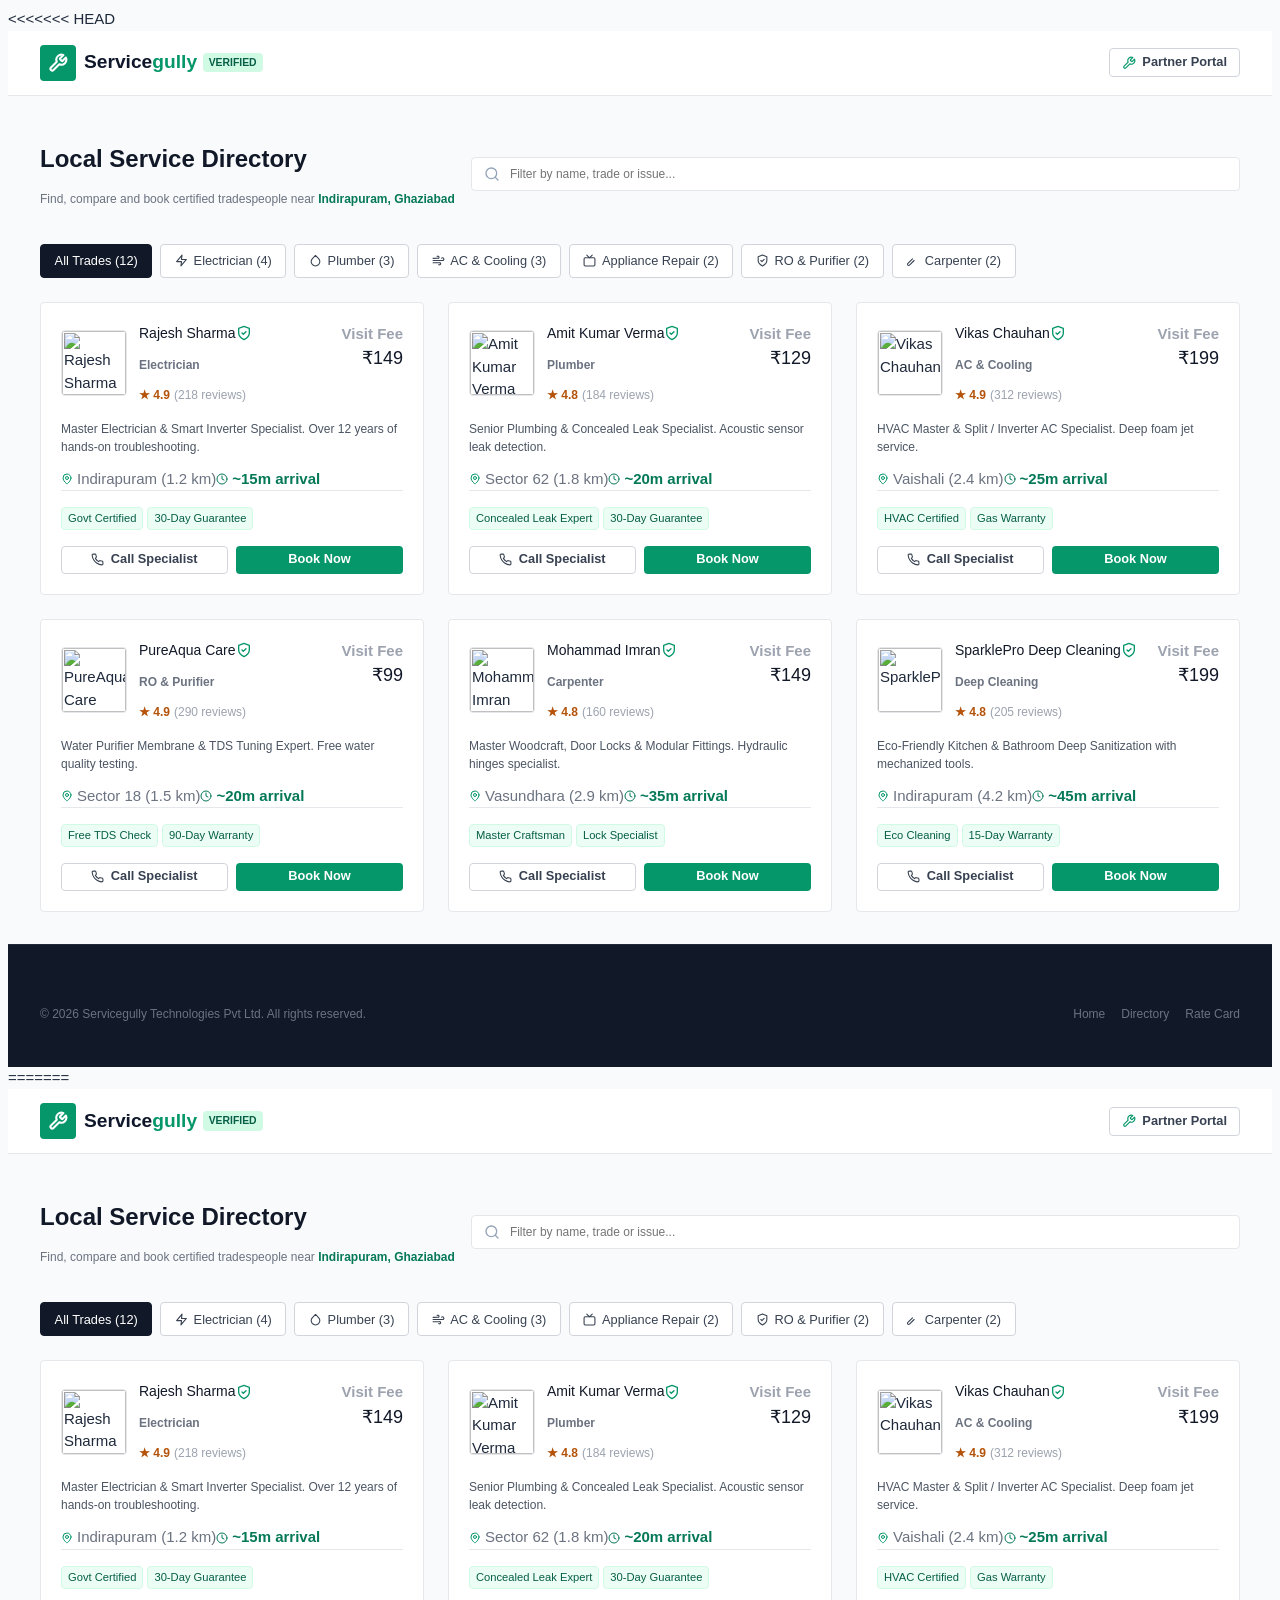
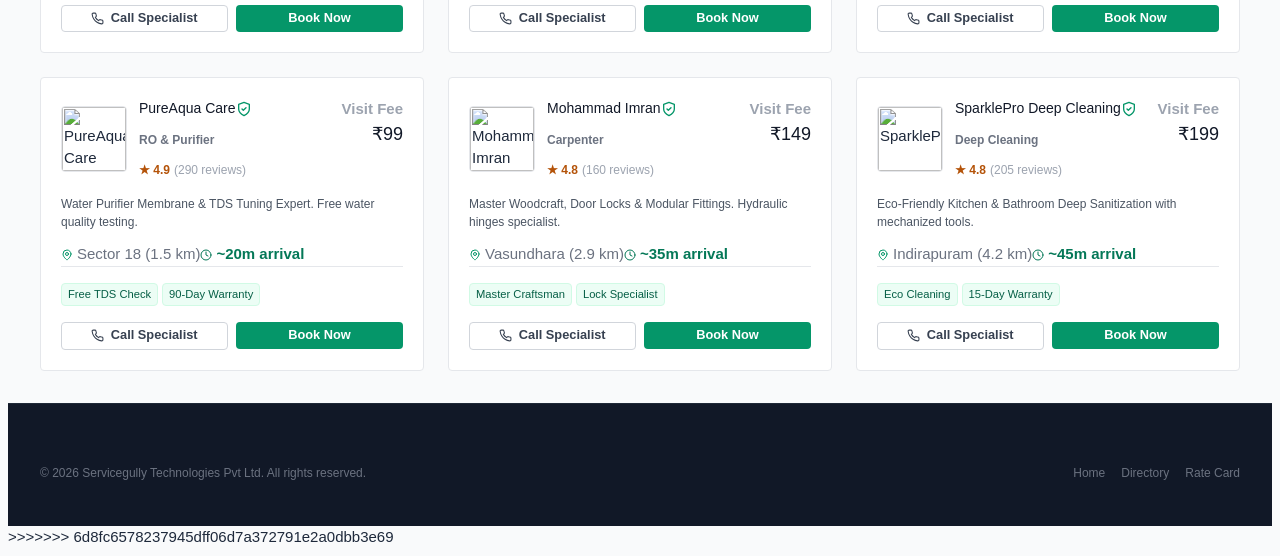
==== commit 56595b35: "Merge local and remote history" ====
--- a/browse.html
+++ b/browse.html
@@ -1,3 +1,4 @@
+<<<<<<< HEAD
 <!doctype html>
 <html lang="en">
   <head>
@@ -470,3 +471,477 @@
     <script src="servicegully.js"></script>
   </body>
 </html>
+=======
+<!doctype html>
+<html lang="en">
+  <head>
+    <meta charset="UTF-8" />
+    <meta name="viewport" content="width=device-width, initial-scale=1.0" />
+    <title>Service Directory — Servicegully</title>
+    <meta name="description" content="Browse, filter, and compare certified local service professionals near you." />
+
+    <!-- Tailwind CSS (CDN for this frontend prototype) -->
+    <script src="https://cdn.tailwindcss.com"></script>
+
+    <!-- Google Fonts: Sora (Headings) & Manrope (Body) -->
+    <link rel="preconnect" href="https://fonts.googleapis.com" />
+    <link rel="preconnect" href="https://fonts.gstatic.com" crossorigin />
+    <link href="https://fonts.googleapis.com/css2?family=Manrope:wght@300;400;500;600;700;800&family=Sora:wght@400;500;600;700;800;900&display=swap" rel="stylesheet" />
+
+    <!-- Stylesheet -->
+    <link rel="stylesheet" href="style.css" />
+    <link rel="stylesheet" href="interactive.css" />
+  </head>
+  <body class="bg-slate-50">
+    <!-- Header -->
+    <header class="header-sticky glass-nav">
+      <div class="container nav-wrapper">
+        <div class="flex items-center gap-4">
+          <a href="index.html" class="brand-logo">
+            <div class="brand-icon-box">
+              <svg width="20" height="20" viewBox="0 0 24 24" fill="none" stroke="currentColor" stroke-width="2.5" stroke-linecap="round" stroke-linejoin="round">
+                <path d="M14.7 6.3a1 1 0 0 0 0 1.4l1.6 1.6a1 1 0 0 0 1.4 0l3.77-3.77a6 6 0 0 1-7.94 7.94l-6.91 6.91a2.12 2.12 0 0 1-3-3l6.91-6.91a6 6 0 0 1 7.94-7.94l-3.76 3.76z" />
+              </svg>
+            </div>
+            <div>
+              <div class="flex items-center">
+                <span class="brand-title">Service<span class="brand-highlight">gully</span></span>
+                <span class="brand-badge">Verified</span>
+              </div>
+              <p class="text-xs text-slate-500 font-medium" style="display: none; @media(min-width: 768px){display: block;}">Trusted local pros near you</p>
+            </div>
+          </a>
+        </div>
+
+        <nav class="flex items-center gap-2" style="display: none; @media(min-width: 768px){display: flex;}">
+          <a href="index.html" class="nav-link">
+            <svg width="15" height="15" viewBox="0 0 24 24" fill="none" stroke="currentColor" stroke-width="2" stroke-linecap="round" stroke-linejoin="round"><path d="m3 9 9-7 9 7v11a2 2 0 0 1-2 2H5a2 2 0 0 1-2-2z" /><polyline points="9 22 9 12 15 12 15 22" /></svg>
+            <span>Home</span>
+          </a>
+          <a href="browse.html" class="nav-link active">
+            <svg width="15" height="15" viewBox="0 0 24 24" fill="none" stroke="currentColor" stroke-width="2" stroke-linecap="round" stroke-linejoin="round"><circle cx="11" cy="11" r="8" /><path d="m21 21-4.3-4.3" /></svg>
+            <span>Find Pros</span>
+          </a>
+          <a href="calculator.html" class="nav-link">
+            <svg width="15" height="15" viewBox="0 0 24 24" fill="none" stroke="currentColor" stroke-width="2" stroke-linecap="round" stroke-linejoin="round"><rect width="16" height="20" x="4" y="2" rx="2" /><line x1="8" x2="16" y1="6" y2="6" /><line x1="16" x2="16" y1="14" y2="18" /><path d="M16 10h.01" /><path d="M12 10h.01" /><path d="M8 10h.01" /><path d="M12 14h.01" /><path d="M8 14h.01" /><path d="M12 18h.01" /><path d="M8 18h.01" /></svg>
+            <span>Rate Estimator</span>
+          </a>
+        </nav>
+
+        <div class="flex items-center gap-2.5">
+          <a href="partner.html" class="btn btn-outline btn-sm">
+            <svg width="14" height="14" viewBox="0 0 24 24" fill="none" stroke="#059669" stroke-width="2" stroke-linecap="round" stroke-linejoin="round"><path d="M14.7 6.3a1 1 0 0 0 0 1.4l1.6 1.6a1 1 0 0 0 1.4 0l3.77-3.77a6 6 0 0 1-7.94 7.94l-6.91 6.91a2.12 2.12 0 0 1-3-3l6.91-6.91a6 6 0 0 1 7.94-7.94l-3.76 3.76z" /></svg>
+            <span class="font-bold">Partner Portal</span>
+          </a>
+        </div>
+      </div>
+    </header>
+
+    <!-- Main Content -->
+    <main class="py-8">
+      <div class="container space-y-6">
+
+        <!-- Search & Title -->
+        <div class="flex flex-col md:flex-row md:items-center justify-between gap-4">
+          <div>
+            <h1 class="text-2xl sm:text-3xl font-extrabold text-slate-900">Local Service Directory</h1>
+            <p class="text-xs sm:text-sm text-slate-500 font-medium mt-1">
+              Find, compare and book certified tradespeople near <strong class="text-emerald-700">Indirapuram, Ghaziabad</strong>
+            </p>
+          </div>
+
+          <div class="search-field-pill max-w-md w-full bg-white shadow-sm">
+            <svg width="16" height="16" viewBox="0 0 24 24" fill="none" stroke="#94a3b8" stroke-width="2" stroke-linecap="round" stroke-linejoin="round"><circle cx="11" cy="11" r="8" /><path d="m21 21-4.3-4.3" /></svg>
+            <input type="text" placeholder="Filter by name, trade or issue..." class="field-input text-xs sm:text-sm" />
+          </div>
+        </div>
+
+        <!-- Trade Categories -->
+        <div class="flex items-center gap-2 overflow-x-auto pb-2 max-w-full">
+          <a href="browse.html" class="category-pill active">
+            <span>All Trades (12)</span>
+          </a>
+          <a href="browse.html?category=Electrician" class="category-pill">
+            <svg width="13" height="13" viewBox="0 0 24 24" fill="none" stroke="currentColor" stroke-width="2" stroke-linecap="round" stroke-linejoin="round"><polygon points="13 2 3 14 12 14 11 22 21 10 12 10 13 2" /></svg>
+            <span>Electrician (4)</span>
+          </a>
+          <a href="browse.html?category=Plumber" class="category-pill">
+            <svg width="13" height="13" viewBox="0 0 24 24" fill="none" stroke="currentColor" stroke-width="2" stroke-linecap="round" stroke-linejoin="round"><path d="M12 2.69l5.66 5.66a8 8 0 1 1-11.31 0z" /></svg>
+            <span>Plumber (3)</span>
+          </a>
+          <a href="browse.html?category=AC%20Repair" class="category-pill">
+            <svg width="13" height="13" viewBox="0 0 24 24" fill="none" stroke="currentColor" stroke-width="2" stroke-linecap="round" stroke-linejoin="round"><path d="M17.7 7.7a2.5 2.5 0 1 1 1.8 4.3H2" /><path d="M9.6 4.6A2 2 0 1 1 11 8H2" /><path d="M12.6 19.4A2 2 0 1 0 14 16H2" /></svg>
+            <span>AC & Cooling (3)</span>
+          </a>
+          <a href="browse.html?category=Appliance%20Specialist" class="category-pill">
+            <svg width="13" height="13" viewBox="0 0 24 24" fill="none" stroke="currentColor" stroke-width="2" stroke-linecap="round" stroke-linejoin="round"><rect width="20" height="15" x="2" y="7" rx="2" ry="2" /><polyline points="17 2 12 7 7 2" /></svg>
+            <span>Appliance Repair (2)</span>
+          </a>
+          <a href="browse.html?category=RO%20Water%20Purifier" class="category-pill">
+            <svg width="13" height="13" viewBox="0 0 24 24" fill="none" stroke="currentColor" stroke-width="2" stroke-linecap="round" stroke-linejoin="round"><path d="M12 22s8-4 8-10V5l-8-3-8 3v7c0 6 8 10 8 10z" /><path d="m9 12 2 2 4-4" /></svg>
+            <span>RO & Purifier (2)</span>
+          </a>
+          <a href="browse.html?category=Carpenter" class="category-pill">
+            <svg width="13" height="13" viewBox="0 0 24 24" fill="none" stroke="currentColor" stroke-width="2" stroke-linecap="round" stroke-linejoin="round"><path d="m15 12-8.5 8.5c-.83.83-2.17.83-3 0 0 0 0 0 0 0a2.12 2.12 0 0 1 0-3L12 9" /></svg>
+            <span>Carpenter (2)</span>
+          </a>
+        </div>
+
+        <!-- Professionals Grid -->
+        <section class="grid grid-cols-1 sm:grid-cols-2 lg:grid-cols-3 gap-6">
+
+          <!-- Rajesh Sharma -->
+          <article class="pro-card">
+            <div>
+              <div class="flex items-start justify-between gap-3 mb-4">
+                <div class="flex items-center gap-3">
+                  <img src="https://images.unsplash.com/photo-1540569014015-19a7be504e3a?w=400&auto=format&fit=crop&q=80" alt="Rajesh Sharma" class="pro-avatar" />
+                  <div>
+                    <div class="flex items-center gap-1.5">
+                      <span class="font-extrabold text-sm text-slate-900">Rajesh Sharma</span>
+                      <svg width="16" height="16" viewBox="0 0 24 24" fill="none" stroke="#059669" stroke-width="2" stroke-linecap="round" stroke-linejoin="round"><path d="M12 22s8-4 8-10V5l-8-3-8 3v7c0 6 8 10 8 10z" /><path d="m9 12 2 2 4-4" /></svg>
+                    </div>
+                    <p class="text-xs text-slate-500 font-semibold">Electrician</p>
+                    <div class="flex items-center gap-1 text-xs font-bold text-amber-700 mt-0.5">
+                      <span>★ 4.9</span>
+                      <span class="text-slate-400 font-normal">(218 reviews)</span>
+                    </div>
+                  </div>
+                </div>
+
+                <div class="text-right">
+                  <span class="text-[10px] font-bold text-slate-400 uppercase">Visit Fee</span>
+                  <div class="text-lg font-black text-slate-900 font-heading">₹149</div>
+                </div>
+              </div>
+
+              <p class="text-xs text-slate-600 mb-3 leading-relaxed">Master Electrician & Smart Inverter Specialist. Over 12 years of hands-on troubleshooting.</p>
+
+              <div class="flex flex-wrap items-center gap-x-3 gap-y-1 text-[11px] text-slate-500 mb-4 pb-3 border-b border-slate-100">
+                <span class="flex items-center gap-1">
+                  <svg width="12" height="12" viewBox="0 0 24 24" fill="none" stroke="#059669" stroke-width="2" stroke-linecap="round" stroke-linejoin="round"><path d="M20 10c0 6-8 12-8 12s-8-6-8-12a8 8 0 0 1 16 0Z" /><circle cx="12" cy="10" r="3" /></svg>
+                  <span>Indirapuram (1.2 km)</span>
+                </span>
+                <span class="flex items-center gap-1 font-bold text-emerald-700">
+                  <svg width="12" height="12" viewBox="0 0 24 24" fill="none" stroke="currentColor" stroke-width="2" stroke-linecap="round" stroke-linejoin="round"><circle cx="12" cy="12" r="10" /><polyline points="12 6 12 12 16 14" /></svg>
+                  <span>~15m arrival</span>
+                </span>
+              </div>
+
+              <div class="flex flex-wrap gap-1 mb-4">
+                <span class="badge-tag badge-emerald">Govt Certified</span>
+                <span class="badge-tag badge-emerald">30-Day Guarantee</span>
+              </div>
+            </div>
+
+            <div class="flex items-center gap-2 pt-2">
+              <a href="tel:+919876543210" class="btn btn-sm btn-outline flex-1">
+                <svg width="13" height="13" viewBox="0 0 24 24" fill="none" stroke="currentColor" stroke-width="2" stroke-linecap="round" stroke-linejoin="round"><path d="M22 16.92v3a2 2 0 0 1-2.18 2 19.79 19.79 0 0 1-8.63-3.07 19.5 19.5 0 0 1-6-6 19.79 19.79 0 0 1-3.07-8.67A2 2 0 0 1 4.11 2h3a2 2 0 0 1 2 1.72 12.84 12.84 0 0 0 .7 2.81 2 2 0 0 1-.45 2.11L8.09 9.91a16 16 0 0 0 6 6l1.27-1.27a2 2 0 0 1 2.11-.45 12.84 12.84 0 0 0 2.81.7A2 2 0 0 1 22 16.92z"/></svg>
+                <span>Call Specialist</span>
+              </a>
+              <a href="tel:+919876543210" class="btn btn-sm btn-primary flex-1">Book Now</a>
+            </div>
+          </article>
+
+          <!-- Amit Kumar Verma -->
+          <article class="pro-card">
+            <div>
+              <div class="flex items-start justify-between gap-3 mb-4">
+                <div class="flex items-center gap-3">
+                  <img src="https://images.unsplash.com/photo-1507003211169-0a1dd7228f2d?w=400&auto=format&fit=crop&q=80" alt="Amit Kumar Verma" class="pro-avatar" />
+                  <div>
+                    <div class="flex items-center gap-1.5">
+                      <span class="font-extrabold text-sm text-slate-900">Amit Kumar Verma</span>
+                      <svg width="16" height="16" viewBox="0 0 24 24" fill="none" stroke="#059669" stroke-width="2" stroke-linecap="round" stroke-linejoin="round"><path d="M12 22s8-4 8-10V5l-8-3-8 3v7c0 6 8 10 8 10z" /><path d="m9 12 2 2 4-4" /></svg>
+                    </div>
+                    <p class="text-xs text-slate-500 font-semibold">Plumber</p>
+                    <div class="flex items-center gap-1 text-xs font-bold text-amber-700 mt-0.5">
+                      <span>★ 4.8</span>
+                      <span class="text-slate-400 font-normal">(184 reviews)</span>
+                    </div>
+                  </div>
+                </div>
+
+                <div class="text-right">
+                  <span class="text-[10px] font-bold text-slate-400 uppercase">Visit Fee</span>
+                  <div class="text-lg font-black text-slate-900 font-heading">₹129</div>
+                </div>
+              </div>
+
+              <p class="text-xs text-slate-600 mb-3 leading-relaxed">Senior Plumbing & Concealed Leak Specialist. Acoustic sensor leak detection.</p>
+
+              <div class="flex flex-wrap items-center gap-x-3 gap-y-1 text-[11px] text-slate-500 mb-4 pb-3 border-b border-slate-100">
+                <span class="flex items-center gap-1">
+                  <svg width="12" height="12" viewBox="0 0 24 24" fill="none" stroke="#059669" stroke-width="2" stroke-linecap="round" stroke-linejoin="round"><path d="M20 10c0 6-8 12-8 12s-8-6-8-12a8 8 0 0 1 16 0Z" /><circle cx="12" cy="10" r="3" /></svg>
+                  <span>Sector 62 (1.8 km)</span>
+                </span>
+                <span class="flex items-center gap-1 font-bold text-emerald-700">
+                  <svg width="12" height="12" viewBox="0 0 24 24" fill="none" stroke="currentColor" stroke-width="2" stroke-linecap="round" stroke-linejoin="round"><circle cx="12" cy="12" r="10" /><polyline points="12 6 12 12 16 14" /></svg>
+                  <span>~20m arrival</span>
+                </span>
+              </div>
+
+              <div class="flex flex-wrap gap-1 mb-4">
+                <span class="badge-tag badge-emerald">Concealed Leak Expert</span>
+                <span class="badge-tag badge-emerald">30-Day Guarantee</span>
+              </div>
+            </div>
+
+            <div class="flex items-center gap-2 pt-2">
+              <a href="tel:+919876543210" class="btn btn-sm btn-outline flex-1">
+                <svg width="13" height="13" viewBox="0 0 24 24" fill="none" stroke="currentColor" stroke-width="2" stroke-linecap="round" stroke-linejoin="round"><path d="M22 16.92v3a2 2 0 0 1-2.18 2 19.79 19.79 0 0 1-8.63-3.07 19.5 19.5 0 0 1-6-6 19.79 19.79 0 0 1-3.07-8.67A2 2 0 0 1 4.11 2h3a2 2 0 0 1 2 1.72 12.84 12.84 0 0 0 .7 2.81 2 2 0 0 1-.45 2.11L8.09 9.91a16 16 0 0 0 6 6l1.27-1.27a2 2 0 0 1 2.11-.45 12.84 12.84 0 0 0 2.81.7A2 2 0 0 1 22 16.92z"/></svg>
+                <span>Call Specialist</span>
+              </a>
+              <a href="tel:+919876543210" class="btn btn-sm btn-primary flex-1">Book Now</a>
+            </div>
+          </article>
+
+          <!-- Vikas Chauhan -->
+          <article class="pro-card">
+            <div>
+              <div class="flex items-start justify-between gap-3 mb-4">
+                <div class="flex items-center gap-3">
+                  <img src="https://images.unsplash.com/photo-1500648767791-00dcc994a43e?w=400&auto=format&fit=crop&q=80" alt="Vikas Chauhan" class="pro-avatar" />
+                  <div>
+                    <div class="flex items-center gap-1.5">
+                      <span class="font-extrabold text-sm text-slate-900">Vikas Chauhan</span>
+                      <svg width="16" height="16" viewBox="0 0 24 24" fill="none" stroke="#059669" stroke-width="2" stroke-linecap="round" stroke-linejoin="round"><path d="M12 22s8-4 8-10V5l-8-3-8 3v7c0 6 8 10 8 10z" /><path d="m9 12 2 2 4-4" /></svg>
+                    </div>
+                    <p class="text-xs text-slate-500 font-semibold">AC & Cooling</p>
+                    <div class="flex items-center gap-1 text-xs font-bold text-amber-700 mt-0.5">
+                      <span>★ 4.9</span>
+                      <span class="text-slate-400 font-normal">(312 reviews)</span>
+                    </div>
+                  </div>
+                </div>
+
+                <div class="text-right">
+                  <span class="text-[10px] font-bold text-slate-400 uppercase">Visit Fee</span>
+                  <div class="text-lg font-black text-slate-900 font-heading">₹199</div>
+                </div>
+              </div>
+
+              <p class="text-xs text-slate-600 mb-3 leading-relaxed">HVAC Master & Split / Inverter AC Specialist. Deep foam jet service.</p>
+
+              <div class="flex flex-wrap items-center gap-x-3 gap-y-1 text-[11px] text-slate-500 mb-4 pb-3 border-b border-slate-100">
+                <span class="flex items-center gap-1">
+                  <svg width="12" height="12" viewBox="0 0 24 24" fill="none" stroke="#059669" stroke-width="2" stroke-linecap="round" stroke-linejoin="round"><path d="M20 10c0 6-8 12-8 12s-8-6-8-12a8 8 0 0 1 16 0Z" /><circle cx="12" cy="10" r="3" /></svg>
+                  <span>Vaishali (2.4 km)</span>
+                </span>
+                <span class="flex items-center gap-1 font-bold text-emerald-700">
+                  <svg width="12" height="12" viewBox="0 0 24 24" fill="none" stroke="currentColor" stroke-width="2" stroke-linecap="round" stroke-linejoin="round"><circle cx="12" cy="12" r="10" /><polyline points="12 6 12 12 16 14" /></svg>
+                  <span>~25m arrival</span>
+                </span>
+              </div>
+
+              <div class="flex flex-wrap gap-1 mb-4">
+                <span class="badge-tag badge-emerald">HVAC Certified</span>
+                <span class="badge-tag badge-emerald">Gas Warranty</span>
+              </div>
+            </div>
+
+            <div class="flex items-center gap-2 pt-2">
+              <a href="tel:+919876543210" class="btn btn-sm btn-outline flex-1">
+                <svg width="13" height="13" viewBox="0 0 24 24" fill="none" stroke="currentColor" stroke-width="2" stroke-linecap="round" stroke-linejoin="round"><path d="M22 16.92v3a2 2 0 0 1-2.18 2 19.79 19.79 0 0 1-8.63-3.07 19.5 19.5 0 0 1-6-6 19.79 19.79 0 0 1-3.07-8.67A2 2 0 0 1 4.11 2h3a2 2 0 0 1 2 1.72 12.84 12.84 0 0 0 .7 2.81 2 2 0 0 1-.45 2.11L8.09 9.91a16 16 0 0 0 6 6l1.27-1.27a2 2 0 0 1 2.11-.45 12.84 12.84 0 0 0 2.81.7A2 2 0 0 1 22 16.92z"/></svg>
+                <span>Call Specialist</span>
+              </a>
+              <a href="tel:+919876543210" class="btn btn-sm btn-primary flex-1">Book Now</a>
+            </div>
+          </article>
+
+          <!-- PureAqua Care -->
+          <article class="pro-card">
+            <div>
+              <div class="flex items-start justify-between gap-3 mb-4">
+                <div class="flex items-center gap-3">
+                  <img src="https://images.unsplash.com/photo-1573496359142-b8d87734a5a2?w=400&auto=format&fit=crop&q=80" alt="PureAqua Care" class="pro-avatar" />
+                  <div>
+                    <div class="flex items-center gap-1.5">
+                      <span class="font-extrabold text-sm text-slate-900">PureAqua Care</span>
+                      <svg width="16" height="16" viewBox="0 0 24 24" fill="none" stroke="#059669" stroke-width="2" stroke-linecap="round" stroke-linejoin="round"><path d="M12 22s8-4 8-10V5l-8-3-8 3v7c0 6 8 10 8 10z" /><path d="m9 12 2 2 4-4" /></svg>
+                    </div>
+                    <p class="text-xs text-slate-500 font-semibold">RO & Purifier</p>
+                    <div class="flex items-center gap-1 text-xs font-bold text-amber-700 mt-0.5">
+                      <span>★ 4.9</span>
+                      <span class="text-slate-400 font-normal">(290 reviews)</span>
+                    </div>
+                  </div>
+                </div>
+
+                <div class="text-right">
+                  <span class="text-[10px] font-bold text-slate-400 uppercase">Visit Fee</span>
+                  <div class="text-lg font-black text-slate-900 font-heading">₹99</div>
+                </div>
+              </div>
+
+              <p class="text-xs text-slate-600 mb-3 leading-relaxed">Water Purifier Membrane & TDS Tuning Expert. Free water quality testing.</p>
+
+              <div class="flex flex-wrap items-center gap-x-3 gap-y-1 text-[11px] text-slate-500 mb-4 pb-3 border-b border-slate-100">
+                <span class="flex items-center gap-1">
+                  <svg width="12" height="12" viewBox="0 0 24 24" fill="none" stroke="#059669" stroke-width="2" stroke-linecap="round" stroke-linejoin="round"><path d="M20 10c0 6-8 12-8 12s-8-6-8-12a8 8 0 0 1 16 0Z" /><circle cx="12" cy="10" r="3" /></svg>
+                  <span>Sector 18 (1.5 km)</span>
+                </span>
+                <span class="flex items-center gap-1 font-bold text-emerald-700">
+                  <svg width="12" height="12" viewBox="0 0 24 24" fill="none" stroke="currentColor" stroke-width="2" stroke-linecap="round" stroke-linejoin="round"><circle cx="12" cy="12" r="10" /><polyline points="12 6 12 12 16 14" /></svg>
+                  <span>~20m arrival</span>
+                </span>
+              </div>
+
+              <div class="flex flex-wrap gap-1 mb-4">
+                <span class="badge-tag badge-emerald">Free TDS Check</span>
+                <span class="badge-tag badge-emerald">90-Day Warranty</span>
+              </div>
+            </div>
+
+            <div class="flex items-center gap-2 pt-2">
+              <a href="tel:+919876543210" class="btn btn-sm btn-outline flex-1">
+                <svg width="13" height="13" viewBox="0 0 24 24" fill="none" stroke="currentColor" stroke-width="2" stroke-linecap="round" stroke-linejoin="round"><path d="M22 16.92v3a2 2 0 0 1-2.18 2 19.79 19.79 0 0 1-8.63-3.07 19.5 19.5 0 0 1-6-6 19.79 19.79 0 0 1-3.07-8.67A2 2 0 0 1 4.11 2h3a2 2 0 0 1 2 1.72 12.84 12.84 0 0 0 .7 2.81 2 2 0 0 1-.45 2.11L8.09 9.91a16 16 0 0 0 6 6l1.27-1.27a2 2 0 0 1 2.11-.45 12.84 12.84 0 0 0 2.81.7A2 2 0 0 1 22 16.92z"/></svg>
+                <span>Call Specialist</span>
+              </a>
+              <a href="tel:+919876543210" class="btn btn-sm btn-primary flex-1">Book Now</a>
+            </div>
+          </article>
+
+          <!-- Mohammad Imran -->
+          <article class="pro-card">
+            <div>
+              <div class="flex items-start justify-between gap-3 mb-4">
+                <div class="flex items-center gap-3">
+                  <img src="https://images.unsplash.com/photo-1522075469751-3a6694fb2f61?w=400&auto=format&fit=crop&q=80" alt="Mohammad Imran" class="pro-avatar" />
+                  <div>
+                    <div class="flex items-center gap-1.5">
+                      <span class="font-extrabold text-sm text-slate-900">Mohammad Imran</span>
+                      <svg width="16" height="16" viewBox="0 0 24 24" fill="none" stroke="#059669" stroke-width="2" stroke-linecap="round" stroke-linejoin="round"><path d="M12 22s8-4 8-10V5l-8-3-8 3v7c0 6 8 10 8 10z" /><path d="m9 12 2 2 4-4" /></svg>
+                    </div>
+                    <p class="text-xs text-slate-500 font-semibold">Carpenter</p>
+                    <div class="flex items-center gap-1 text-xs font-bold text-amber-700 mt-0.5">
+                      <span>★ 4.8</span>
+                      <span class="text-slate-400 font-normal">(160 reviews)</span>
+                    </div>
+                  </div>
+                </div>
+
+                <div class="text-right">
+                  <span class="text-[10px] font-bold text-slate-400 uppercase">Visit Fee</span>
+                  <div class="text-lg font-black text-slate-900 font-heading">₹149</div>
+                </div>
+              </div>
+
+              <p class="text-xs text-slate-600 mb-3 leading-relaxed">Master Woodcraft, Door Locks & Modular Fittings. Hydraulic hinges specialist.</p>
+
+              <div class="flex flex-wrap items-center gap-x-3 gap-y-1 text-[11px] text-slate-500 mb-4 pb-3 border-b border-slate-100">
+                <span class="flex items-center gap-1">
+                  <svg width="12" height="12" viewBox="0 0 24 24" fill="none" stroke="#059669" stroke-width="2" stroke-linecap="round" stroke-linejoin="round"><path d="M20 10c0 6-8 12-8 12s-8-6-8-12a8 8 0 0 1 16 0Z" /><circle cx="12" cy="10" r="3" /></svg>
+                  <span>Vasundhara (2.9 km)</span>
+                </span>
+                <span class="flex items-center gap-1 font-bold text-emerald-700">
+                  <svg width="12" height="12" viewBox="0 0 24 24" fill="none" stroke="currentColor" stroke-width="2" stroke-linecap="round" stroke-linejoin="round"><circle cx="12" cy="12" r="10" /><polyline points="12 6 12 12 16 14" /></svg>
+                  <span>~35m arrival</span>
+                </span>
+              </div>
+
+              <div class="flex flex-wrap gap-1 mb-4">
+                <span class="badge-tag badge-emerald">Master Craftsman</span>
+                <span class="badge-tag badge-emerald">Lock Specialist</span>
+              </div>
+            </div>
+
+            <div class="flex items-center gap-2 pt-2">
+              <a href="tel:+919876543210" class="btn btn-sm btn-outline flex-1">
+                <svg width="13" height="13" viewBox="0 0 24 24" fill="none" stroke="currentColor" stroke-width="2" stroke-linecap="round" stroke-linejoin="round"><path d="M22 16.92v3a2 2 0 0 1-2.18 2 19.79 19.79 0 0 1-8.63-3.07 19.5 19.5 0 0 1-6-6 19.79 19.79 0 0 1-3.07-8.67A2 2 0 0 1 4.11 2h3a2 2 0 0 1 2 1.72 12.84 12.84 0 0 0 .7 2.81 2 2 0 0 1-.45 2.11L8.09 9.91a16 16 0 0 0 6 6l1.27-1.27a2 2 0 0 1 2.11-.45 12.84 12.84 0 0 0 2.81.7A2 2 0 0 1 22 16.92z"/></svg>
+                <span>Call Specialist</span>
+              </a>
+              <a href="tel:+919876543210" class="btn btn-sm btn-primary flex-1">Book Now</a>
+            </div>
+          </article>
+
+          <!-- SparklePro Deep Cleaning -->
+          <article class="pro-card">
+            <div>
+              <div class="flex items-start justify-between gap-3 mb-4">
+                <div class="flex items-center gap-3">
+                  <img src="https://images.unsplash.com/photo-1580489944761-15a19d654956?w=400&auto=format&fit=crop&q=80" alt="SparklePro" class="pro-avatar" />
+                  <div>
+                    <div class="flex items-center gap-1.5">
+                      <span class="font-extrabold text-sm text-slate-900">SparklePro Deep Cleaning</span>
+                      <svg width="16" height="16" viewBox="0 0 24 24" fill="none" stroke="#059669" stroke-width="2" stroke-linecap="round" stroke-linejoin="round"><path d="M12 22s8-4 8-10V5l-8-3-8 3v7c0 6 8 10 8 10z" /><path d="m9 12 2 2 4-4" /></svg>
+                    </div>
+                    <p class="text-xs text-slate-500 font-semibold">Deep Cleaning</p>
+                    <div class="flex items-center gap-1 text-xs font-bold text-amber-700 mt-0.5">
+                      <span>★ 4.8</span>
+                      <span class="text-slate-400 font-normal">(205 reviews)</span>
+                    </div>
+                  </div>
+                </div>
+
+                <div class="text-right">
+                  <span class="text-[10px] font-bold text-slate-400 uppercase">Visit Fee</span>
+                  <div class="text-lg font-black text-slate-900 font-heading">₹199</div>
+                </div>
+              </div>
+
+              <p class="text-xs text-slate-600 mb-3 leading-relaxed">Eco-Friendly Kitchen & Bathroom Deep Sanitization with mechanized tools.</p>
+
+              <div class="flex flex-wrap items-center gap-x-3 gap-y-1 text-[11px] text-slate-500 mb-4 pb-3 border-b border-slate-100">
+                <span class="flex items-center gap-1">
+                  <svg width="12" height="12" viewBox="0 0 24 24" fill="none" stroke="#059669" stroke-width="2" stroke-linecap="round" stroke-linejoin="round"><path d="M20 10c0 6-8 12-8 12s-8-6-8-12a8 8 0 0 1 16 0Z" /><circle cx="12" cy="10" r="3" /></svg>
+                  <span>Indirapuram (4.2 km)</span>
+                </span>
+                <span class="flex items-center gap-1 font-bold text-emerald-700">
+                  <svg width="12" height="12" viewBox="0 0 24 24" fill="none" stroke="currentColor" stroke-width="2" stroke-linecap="round" stroke-linejoin="round"><circle cx="12" cy="12" r="10" /><polyline points="12 6 12 12 16 14" /></svg>
+                  <span>~45m arrival</span>
+                </span>
+              </div>
+
+              <div class="flex flex-wrap gap-1 mb-4">
+                <span class="badge-tag badge-emerald">Eco Cleaning</span>
+                <span class="badge-tag badge-emerald">15-Day Warranty</span>
+              </div>
+            </div>
+
+            <div class="flex items-center gap-2 pt-2">
+              <a href="tel:+919876543210" class="btn btn-sm btn-outline flex-1">
+                <svg width="13" height="13" viewBox="0 0 24 24" fill="none" stroke="currentColor" stroke-width="2" stroke-linecap="round" stroke-linejoin="round"><path d="M22 16.92v3a2 2 0 0 1-2.18 2 19.79 19.79 0 0 1-8.63-3.07 19.5 19.5 0 0 1-6-6 19.79 19.79 0 0 1-3.07-8.67A2 2 0 0 1 4.11 2h3a2 2 0 0 1 2 1.72 12.84 12.84 0 0 0 .7 2.81 2 2 0 0 1-.45 2.11L8.09 9.91a16 16 0 0 0 6 6l1.27-1.27a2 2 0 0 1 2.11-.45 12.84 12.84 0 0 0 2.81.7A2 2 0 0 1 22 16.92z"/></svg>
+                <span>Call Specialist</span>
+              </a>
+              <a href="tel:+919876543210" class="btn btn-sm btn-primary flex-1">Book Now</a>
+            </div>
+          </article>
+
+        </section>
+      </div>
+    </main>
+
+    <!-- Footer -->
+    <footer class="site-footer">
+      <div class="container">
+        <div class="pt-8 flex flex-col sm:flex-row items-center justify-between gap-4 text-xs text-slate-500">
+          <p>© 2026 Servicegully Technologies Pvt Ltd. All rights reserved.</p>
+          <div class="flex items-center gap-4">
+            <a href="index.html" class="hover:text-slate-300">Home</a>
+            <a href="browse.html" class="hover:text-slate-300">Directory</a>
+            <a href="calculator.html" class="hover:text-slate-300">Rate Card</a>
+          </div>
+        </div>
+      </div>
+    </footer>
+
+    <!-- Mobile Nav -->
+    <nav class="mobile-bottom-nav">
+      <a href="index.html" class="mobile-nav-item">
+        <svg width="20" height="20" viewBox="0 0 24 24" fill="none" stroke="currentColor" stroke-width="2" stroke-linecap="round" stroke-linejoin="round"><path d="m3 9 9-7 9 7v11a2 2 0 0 1-2 2H5a2 2 0 0 1-2-2z" /><polyline points="9 22 9 12 15 12 15 22" /></svg>
+        <span>Home</span>
+      </a>
+      <a href="browse.html" class="mobile-nav-item active">
+        <svg width="20" height="20" viewBox="0 0 24 24" fill="none" stroke="currentColor" stroke-width="2" stroke-linecap="round" stroke-linejoin="round"><circle cx="11" cy="11" r="8" /><path d="m21 21-4.3-4.3" /></svg>
+        <span>Browse</span>
+      </a>
+      <a href="calculator.html" class="mobile-nav-item">
+        <svg width="20" height="20" viewBox="0 0 24 24" fill="none" stroke="currentColor" stroke-width="2" stroke-linecap="round" stroke-linejoin="round"><rect width="16" height="20" x="4" y="2" rx="2" /><line x1="8" x2="16" y1="6" y2="6" /><line x1="16" x2="16" y1="14" y2="18" /><path d="M16 10h.01" /><path d="M12 10h.01" /><path d="M8 10h.01" /><path d="M12 14h.01" /><path d="M8 14h.01" /><path d="M12 18h.01" /><path d="M8 18h.01" /></svg>
+        <span>Estimator</span>
+      </a>
+    </nav>
+    <script src="servicegully.js"></script>
+  </body>
+</html>
+>>>>>>> 6d8fc6578237945dff06d7a372791e2a0dbb3e69
--- a/style.css
+++ b/style.css
@@ -1,3 +1,4 @@
+<<<<<<< HEAD
 /* ==========================================================================
    ServiceGully - Clean, Human UI Stylesheet (Flat, No Boxy/Hover Effects)
    ========================================================================== */
@@ -626,3 +627,633 @@
   color: #6b7280;
   font-size: 0.75rem;
 }
+=======
+/* ==========================================================================
+   ServiceGully - Clean, Human UI Stylesheet (Flat, No Boxy/Hover Effects)
+   ========================================================================== */
+
+/* --- Reset & Base --- */
+*, *::before, *::after {
+  box-sizing: border-box;
+  margin: 0;
+  padding: 0;
+}
+
+html {
+  scroll-behavior: smooth;
+}
+
+body {
+  font-family: -apple-system, BlinkMacSystemFont, "Segoe UI", Roboto, "Helvetica Neue", Arial, sans-serif;
+  background-color: #ffffff;
+  color: #1e293b;
+  line-height: 1.5;
+  font-size: 15px;
+  padding-bottom: 4.5rem;
+}
+
+@media (min-width: 768px) {
+  body {
+    padding-bottom: 0;
+  }
+}
+
+h1, h2, h3, h4, h5, h6 {
+  color: #0f172a;
+  font-weight: 700;
+  line-height: 1.25;
+}
+
+a {
+  color: inherit;
+  text-decoration: none;
+}
+
+button, input, select, textarea {
+  font-family: inherit;
+  font-size: inherit;
+}
+
+button {
+  cursor: pointer;
+  border: none;
+  background: none;
+}
+
+img {
+  max-width: 100%;
+  height: auto;
+  display: block;
+}
+
+svg {
+  display: inline-block;
+  vertical-align: middle;
+  flex-shrink: 0;
+}
+
+/* --- Layout & Container --- */
+.container {
+  width: 100%;
+  max-width: 1200px;
+  margin: 0 auto;
+  padding: 0 1rem;
+}
+
+@media (min-width: 768px) {
+  .container {
+    padding: 0 1.5rem;
+  }
+}
+
+.max-w-2xl { max-width: 42rem; margin-left: auto; margin-right: auto; }
+.max-w-3xl { max-width: 48rem; margin-left: auto; margin-right: auto; }
+.max-w-4xl { max-width: 56rem; margin-left: auto; margin-right: auto; }
+.max-w-5xl { max-width: 64rem; margin-left: auto; margin-right: auto; }
+
+/* --- Flexbox & Grid --- */
+.flex { display: flex; }
+.inline-flex { display: inline-flex; }
+.flex-col { flex-direction: column; }
+.flex-row { flex-direction: row; }
+.flex-wrap { flex-wrap: wrap; }
+.items-center { align-items: center; }
+.items-start { align-items: flex-start; }
+.items-end { align-items: flex-end; }
+.justify-between { justify-content: space-between; }
+.justify-center { justify-content: center; }
+.justify-end { justify-content: flex-end; }
+.flex-1 { flex: 1 1 0%; }
+.shrink-0 { flex-shrink: 0; }
+
+.gap-1 { gap: 0.25rem; }
+.gap-2 { gap: 0.5rem; }
+.gap-2-5 { gap: 0.625rem; }
+.gap-3 { gap: 0.75rem; }
+.gap-4 { gap: 1rem; }
+.gap-5 { gap: 1.25rem; }
+.gap-6 { gap: 1.5rem; }
+.gap-8 { gap: 2rem; }
+
+.space-y-1 > * + * { margin-top: 0.25rem; }
+.space-y-2 > * + * { margin-top: 0.5rem; }
+.space-y-3 > * + * { margin-top: 0.75rem; }
+.space-y-4 > * + * { margin-top: 1rem; }
+.space-y-6 > * + * { margin-top: 1.5rem; }
+.space-y-8 > * + * { margin-top: 2rem; }
+
+.grid { display: grid; }
+.grid-cols-1 { grid-template-columns: repeat(1, minmax(0, 1fr)); }
+.grid-cols-2 { grid-template-columns: repeat(2, minmax(0, 1fr)); }
+.grid-cols-3 { grid-template-columns: repeat(3, minmax(0, 1fr)); }
+.grid-cols-4 { grid-template-columns: repeat(4, minmax(0, 1fr)); }
+.grid-cols-6 { grid-template-columns: repeat(6, minmax(0, 1fr)); }
+
+@media (min-width: 640px) {
+  .sm\:grid-cols-2 { grid-template-columns: repeat(2, minmax(0, 1fr)); }
+  .sm\:grid-cols-3 { grid-template-columns: repeat(3, minmax(0, 1fr)); }
+  .sm\:flex-row { flex-direction: row; }
+  .sm\:items-center { align-items: center; }
+}
+
+@media (min-width: 768px) {
+  .md\:grid-cols-2 { grid-template-columns: repeat(2, minmax(0, 1fr)); }
+  .md\:grid-cols-3 { grid-template-columns: repeat(3, minmax(0, 1fr)); }
+  .md\:grid-cols-4 { grid-template-columns: repeat(4, minmax(0, 1fr)); }
+  .md\:flex-row { flex-direction: row; }
+  .md\:items-center { align-items: center; }
+  .md\:text-left { text-align: left; }
+  .md\:text-right { text-align: right; }
+}
+
+@media (min-width: 1024px) {
+  .lg\:grid-cols-2 { grid-template-columns: repeat(2, minmax(0, 1fr)); }
+  .lg\:grid-cols-3 { grid-template-columns: repeat(3, minmax(0, 1fr)); }
+  .lg\:grid-cols-4 { grid-template-columns: repeat(4, minmax(0, 1fr)); }
+}
+
+/* --- Header & Navigation --- */
+.header-sticky {
+  position: sticky;
+  top: 0;
+  z-index: 50;
+  background-color: #ffffff;
+  border-bottom: 1px solid #e5e7eb;
+}
+
+.glass-nav, .glass-card {
+  background-color: #ffffff;
+}
+
+.nav-wrapper {
+  height: 4rem;
+  display: flex;
+  align-items: center;
+  justify-content: space-between;
+}
+
+.brand-logo {
+  display: flex;
+  align-items: center;
+  gap: 0.5rem;
+}
+
+.brand-icon-box {
+  width: 2.25rem;
+  height: 2.25rem;
+  border-radius: 4px;
+  background-color: #059669;
+  color: #ffffff;
+  display: flex;
+  align-items: center;
+  justify-content: center;
+}
+
+.brand-title {
+  font-weight: 700;
+  font-size: 1.2rem;
+  color: #0f172a;
+}
+
+.brand-highlight {
+  color: #059669;
+}
+
+.brand-badge {
+  display: inline-block;
+  padding: 2px 6px;
+  border-radius: 4px;
+  font-size: 0.65rem;
+  font-weight: 700;
+  background-color: #d1fae5;
+  color: #065f46;
+  text-transform: uppercase;
+  margin-left: 0.35rem;
+}
+
+.nav-link {
+  padding: 0.4rem 0.75rem;
+  border-radius: 4px;
+  font-size: 0.875rem;
+  font-weight: 500;
+  color: #4b5563;
+  display: inline-flex;
+  align-items: center;
+  gap: 0.35rem;
+}
+
+.nav-link.active {
+  color: #059669;
+  font-weight: 600;
+}
+
+/* --- Buttons --- */
+.btn {
+  display: inline-flex;
+  align-items: center;
+  justify-content: center;
+  gap: 0.4rem;
+  font-weight: 600;
+  border-radius: 4px;
+  border: 1px solid transparent;
+  cursor: pointer;
+  text-decoration: none;
+  font-size: 0.875rem;
+  line-height: 1;
+}
+
+.btn-sm {
+  padding: 0.4rem 0.75rem;
+  font-size: 0.8rem;
+}
+
+.btn-md {
+  padding: 0.55rem 1rem;
+}
+
+.btn-lg {
+  padding: 0.75rem 1.5rem;
+  font-size: 1rem;
+}
+
+.btn-primary {
+  background-color: #059669;
+  color: #ffffff;
+}
+
+.btn-dark {
+  background-color: #1f2937;
+  color: #ffffff;
+}
+
+.btn-outline {
+  background-color: #ffffff;
+  border-color: #d1d5db;
+  color: #374151;
+}
+
+.btn-compare {
+  background-color: #eef2ff;
+  border-color: #e0e7ff;
+  color: #4338ca;
+}
+
+.btn-sos {
+  background-color: #fee2e2;
+  border-color: #fee2e2;
+  color: #b91c1c;
+}
+
+/* --- Flat Content Blocks (No Heavy Boxes/Shadows) --- */
+.card {
+  background-color: #ffffff;
+  border: 1px solid #e5e7eb;
+  border-radius: 4px;
+  padding: 1.25rem;
+}
+
+/* --- Hero Section --- */
+.hero-section {
+  padding: 3rem 0 2.5rem;
+  background-color: #ffffff;
+  border-bottom: 1px solid #e5e7eb;
+}
+
+.hero-glow-1, .hero-glow-2 {
+  display: none;
+}
+
+.hero-title {
+  font-size: 2rem;
+  color: #111827;
+  margin-bottom: 0.75rem;
+}
+
+@media (min-width: 640px) {
+  .hero-title {
+    font-size: 2.75rem;
+  }
+}
+
+.gradient-text {
+  color: #059669;
+}
+
+/* --- Search & Inputs --- */
+.search-box-card {
+  background: #ffffff;
+  border-radius: 4px;
+  padding: 0.75rem;
+  border: 1px solid #d1d5db;
+}
+
+.search-field-pill {
+  flex: 1;
+  display: flex;
+  align-items: center;
+  gap: 0.5rem;
+  padding: 0.5rem 0.75rem;
+  background-color: #f9fafb;
+  border: 1px solid #e5e7eb;
+  border-radius: 4px;
+}
+
+.field-label {
+  display: block;
+  font-size: 0.65rem;
+  font-weight: 700;
+  text-transform: uppercase;
+  color: #6b7280;
+  margin-bottom: 2px;
+}
+
+.field-input, .field-select {
+  width: 100%;
+  background: transparent;
+  border: none;
+  outline: none;
+  font-size: 0.875rem;
+  color: #111827;
+}
+
+/* --- Category Elements --- */
+.category-pill {
+  padding: 0.4rem 0.85rem;
+  border-radius: 4px;
+  font-size: 0.8rem;
+  font-weight: 500;
+  display: inline-flex;
+  align-items: center;
+  gap: 0.35rem;
+  border: 1px solid #d1d5db;
+  background-color: #ffffff;
+  color: #374151;
+  cursor: pointer;
+}
+
+.category-pill.active {
+  background-color: #111827;
+  border-color: #111827;
+  color: #ffffff;
+}
+
+.category-card {
+  padding: 1rem 0.75rem;
+  background-color: #ffffff;
+  border: 1px solid #e5e7eb;
+  border-radius: 4px;
+  text-align: center;
+  display: flex;
+  flex-direction: column;
+  align-items: center;
+}
+
+.category-icon-box {
+  width: 2.5rem;
+  height: 2.5rem;
+  border-radius: 4px;
+  background-color: #ecfdf5;
+  color: #047857;
+  display: flex;
+  align-items: center;
+  justify-content: center;
+  margin-bottom: 0.5rem;
+}
+
+/* --- Professional Card --- */
+.pro-card {
+  background-color: #ffffff;
+  border-radius: 4px;
+  border: 1px solid #e5e7eb;
+  padding: 1.25rem;
+  display: flex;
+  flex-direction: column;
+  justify-content: space-between;
+}
+
+.pro-avatar {
+  width: 4rem;
+  height: 4rem;
+  border-radius: 4px;
+  object-fit: cover;
+  border: 1px solid #e5e7eb;
+}
+
+/* --- Badges & Tags --- */
+.badge-tag {
+  display: inline-flex;
+  align-items: center;
+  gap: 0.25rem;
+  padding: 2px 6px;
+  border-radius: 4px;
+  font-size: 0.7rem;
+  font-weight: 500;
+  background-color: #f3f4f6;
+  color: #374151;
+  border: 1px solid #e5e7eb;
+}
+
+.badge-emerald {
+  background-color: #ecfdf5;
+  color: #065f46;
+  border-color: #d1fae5;
+}
+
+.badge-amber {
+  background-color: #fffbeb;
+  color: #92400e;
+  border-color: #fef3c7;
+}
+
+.badge-blue {
+  background-color: #eff6ff;
+  color: #1e40af;
+  border-color: #dbeafe;
+}
+
+.badge-rose {
+  background-color: #fff1f2;
+  color: #9f1239;
+  border-color: #ffe4e6;
+}
+
+.pulse-available, .pulse-sos {
+  animation: none;
+}
+
+/* --- Mobile Bottom Nav --- */
+.mobile-bottom-nav {
+  position: fixed;
+  bottom: 0;
+  left: 0;
+  right: 0;
+  height: 3.5rem;
+  background-color: #ffffff;
+  border-top: 1px solid #e5e7eb;
+  display: flex;
+  align-items: center;
+  justify-content: space-around;
+  z-index: 50;
+}
+
+@media (min-width: 768px) {
+  .mobile-bottom-nav {
+    display: none;
+  }
+}
+
+.mobile-nav-item {
+  display: flex;
+  flex-direction: column;
+  align-items: center;
+  font-size: 0.7rem;
+  font-weight: 500;
+  color: #6b7280;
+  gap: 2px;
+}
+
+.mobile-nav-item.active {
+  color: #059669;
+}
+
+/* --- Footer --- */
+.site-footer {
+  background-color: #111827;
+  color: #9ca3af;
+  padding: 3rem 0 2rem;
+  border-top: 1px solid #1f2937;
+}
+
+.footer-heading {
+  color: #ffffff;
+  font-size: 0.85rem;
+  font-weight: 700;
+  text-transform: uppercase;
+  margin-bottom: 0.75rem;
+}
+
+.footer-link {
+  color: #9ca3af;
+  font-size: 0.85rem;
+  display: block;
+  margin-bottom: 0.4rem;
+}
+
+/* --- Utilities --- */
+.text-xs { font-size: 0.75rem; }
+.text-sm { font-size: 0.875rem; }
+.text-base { font-size: 1rem; }
+.text-lg { font-size: 1.125rem; }
+.text-xl { font-size: 1.25rem; }
+.text-2xl { font-size: 1.5rem; }
+.text-3xl { font-size: 1.875rem; }
+
+.font-normal { font-weight: 400; }
+.font-medium { font-weight: 500; }
+.font-semibold { font-weight: 600; }
+.font-bold { font-weight: 700; }
+
+.text-slate-400 { color: #9ca3af; }
+.text-slate-500 { color: #6b7280; }
+.text-slate-600 { color: #4b5563; }
+.text-slate-700 { color: #374151; }
+.text-slate-800 { color: #1f2937; }
+.text-slate-900 { color: #111827; }
+.text-emerald-600 { color: #059669; }
+.text-emerald-700 { color: #047857; }
+.text-amber-700 { color: #b45309; }
+.text-rose-600 { color: #e11d48; }
+.text-rose-700 { color: #be123c; }
+.text-blue-600 { color: #2563eb; }
+.text-blue-700 { color: #1d4ed8; }
+.text-indigo-600 { color: #4f46e5; }
+.text-indigo-700 { color: #4338ca; }
+
+.bg-white { background-color: #ffffff; }
+.bg-slate-50 { background-color: #f9fafb; }
+.bg-slate-100 { background-color: #f3f4f6; }
+.bg-slate-800 { background-color: #1f2937; }
+.bg-slate-900 { background-color: #111827; }
+.bg-emerald-50 { background-color: #ecfdf5; }
+.bg-emerald-600 { background-color: #059669; }
+.bg-emerald-700 { background-color: #047857; }
+.bg-rose-50 { background-color: #fff1f2; }
+.bg-blue-50 { background-color: #eff6ff; }
+.bg-indigo-50 { background-color: #eef2ff; }
+
+.border { border: 1px solid #e5e7eb; }
+.border-b { border-bottom: 1px solid #e5e7eb; }
+.border-t { border-top: 1px solid #e5e7eb; }
+.border-slate-200 { border-color: #e5e7eb; }
+.border-slate-300 { border-color: #d1d5db; }
+.border-emerald-200 { border-color: #d1fae5; }
+
+.rounded-lg { border-radius: 4px; }
+.rounded-xl { border-radius: 6px; }
+.rounded-2xl { border-radius: 8px; }
+.rounded-full { border-radius: 9999px; }
+
+.p-1 { padding: 0.25rem; }
+.p-2 { padding: 0.5rem; }
+.p-3 { padding: 0.75rem; }
+.p-4 { padding: 1rem; }
+.p-5 { padding: 1.25rem; }
+.p-6 { padding: 1.5rem; }
+.p-8 { padding: 2rem; }
+
+.py-2 { padding-top: 0.5rem; padding-bottom: 0.5rem; }
+.py-4 { padding-top: 1rem; padding-bottom: 1rem; }
+.py-6 { padding-top: 1.5rem; padding-bottom: 1.5rem; }
+.py-8 { padding-top: 2rem; padding-bottom: 2rem; }
+.py-12 { padding-top: 3rem; padding-bottom: 3rem; }
+.py-16 { padding-top: 4rem; padding-bottom: 4rem; }
+.py-20 { padding-top: 5rem; padding-bottom: 5rem; }
+
+.px-2 { padding-left: 0.5rem; padding-right: 0.5rem; }
+.px-3 { padding-left: 0.75rem; padding-right: 0.75rem; }
+.px-4 { padding-left: 1rem; padding-right: 1rem; }
+.px-6 { padding-left: 1.5rem; padding-right: 1.5rem; }
+
+.mt-1 { margin-top: 0.25rem; }
+.mt-2 { margin-top: 0.5rem; }
+.mt-4 { margin-top: 1rem; }
+.mt-6 { margin-top: 1.5rem; }
+.mt-8 { margin-top: 2rem; }
+.mt-12 { margin-top: 3rem; }
+
+.mb-1 { margin-bottom: 0.25rem; }
+.mb-2 { margin-bottom: 0.5rem; }
+.mb-4 { margin-bottom: 1rem; }
+.mb-6 { margin-bottom: 1.5rem; }
+.mb-8 { margin-bottom: 2rem; }
+.mb-12 { margin-bottom: 3rem; }
+.mb-16 { margin-bottom: 4rem; }
+
+.text-center { text-align: center; }
+.text-left { text-align: left; }
+.text-right { text-align: right; }
+.w-full { width: 100%; }
+.h-full { height: 100%; }
+.relative { position: relative; }
+.truncate { overflow: hidden; text-overflow: ellipsis; white-space: nowrap; }
+
+/* --- Data Table --- */
+.data-table {
+  width: 100%;
+  border-collapse: collapse;
+  text-align: left;
+}
+
+.data-table th,
+.data-table td {
+  padding: 0.65rem 0.5rem;
+  border-bottom: 1px solid #f3f4f6;
+  font-size: 0.85rem;
+}
+
+.data-table th {
+  font-weight: 600;
+  color: #6b7280;
+  font-size: 0.75rem;
+}
+>>>>>>> 6d8fc6578237945dff06d7a372791e2a0dbb3e69
--- a/interactive.css
+++ b/interactive.css
@@ -1,3 +1,4 @@
+<<<<<<< HEAD
 /* Small styles used by the JavaScript booking form */
 .sg-modal-backdrop {
     position: fixed;
@@ -521,4 +522,529 @@
     .sg-booking-top {
         align-items: flex-start
     }
+=======
+/* Small styles used by the JavaScript booking form */
+.sg-modal-backdrop {
+    position: fixed;
+    inset: 0;
+    background: rgba(15, 23, 42, .62);
+    z-index: 1000;
+    display: flex;
+    align-items: center;
+    justify-content: center;
+    padding: 1rem
+}
+
+.sg-modal {
+    position: relative;
+    background: #fff;
+    width: min(100%, 460px);
+    max-height: 90vh;
+    overflow: auto;
+    border-radius: 16px;
+    padding: 1.5rem;
+    box-shadow: 0 20px 60px rgba(0, 0, 0, .25)
+}
+
+.sg-modal h2 {
+    font-size: 1.35rem;
+    margin: 0 2rem .4rem 0;
+    color: #0f172a
+}
+
+.sg-modal-subtitle {
+    font-size: .88rem;
+    color: #64748b;
+    margin-bottom: 1rem;
+    line-height: 1.5
+}
+
+.sg-modal-close {
+    position: absolute;
+    right: 1rem;
+    top: .7rem;
+    font-size: 1.8rem;
+    color: #64748b;
+    line-height: 1
+}
+
+#sg-booking-form {
+    display: grid;
+    gap: .85rem
+}
+
+#sg-booking-form label {
+    display: grid;
+    gap: .35rem;
+    font-size: .82rem;
+    font-weight: 700;
+    color: #334155
+}
+
+#sg-booking-form input,
+#sg-booking-form textarea {
+    width: 100%;
+    border: 1px solid #cbd5e1;
+    border-radius: 8px;
+    padding: .7rem;
+    font: inherit;
+    font-size: .9rem;
+    color: #0f172a
+}
+
+#sg-booking-form input:focus,
+#sg-booking-form textarea:focus {
+    outline: 2px solid #a7f3d0;
+    border-color: #059669
+}
+
+.sg-submit {
+    width: 100%;
+    padding: .8rem 1rem;
+    border-radius: 8px;
+    background: #059669;
+    color: #fff;
+    font-weight: 800;
+    margin-top: .25rem
+}
+
+.sg-submit:hover {
+    background: #047857
+}
+
+.sg-demo-note {
+    font-size: .7rem;
+    color: #94a3b8;
+    margin-top: .9rem;
+    line-height: 1.4
+}
+
+.sg-success-icon {
+    width: 3rem;
+    height: 3rem;
+    border-radius: 50%;
+    background: #d1fae5;
+    color: #047857;
+    display: grid;
+    place-items: center;
+    font-size: 1.7rem;
+    font-weight: 900;
+    margin-bottom: 1rem
+}
+
+
+/* Sign in / sign up modal */
+.sg-auth-overlay {
+    position: fixed;
+    inset: 0;
+    z-index: 9999;
+    background: rgba(15, 23, 42, .62);
+    display: flex;
+    align-items: center;
+    justify-content: center;
+    padding: 18px;
+    backdrop-filter: blur(4px)
+}
+
+.sg-auth-overlay[hidden],
+.sg-signup-only[hidden] {
+    display: none !important
+}
+
+.sg-auth-card {
+    position: relative;
+    width: min(100%, 460px);
+    max-height: 92vh;
+    overflow: auto;
+    background: #fff;
+    border-radius: 22px;
+    padding: 30px;
+    box-shadow: 0 25px 80px rgba(15, 23, 42, .3)
+}
+
+.sg-auth-close {
+    position: absolute;
+    right: 17px;
+    top: 12px;
+    border: 0;
+    background: #f1f5f9;
+    border-radius: 50%;
+    width: 34px;
+    height: 34px;
+    font-size: 25px;
+    line-height: 1;
+    color: #475569;
+    cursor: pointer
+}
+
+.sg-auth-brand {
+    font-family: Sora, sans-serif;
+    font-size: 20px;
+    font-weight: 900;
+    color: #172554;
+    margin-bottom: 12px
+}
+
+.sg-auth-brand span {
+    color: #059669
+}
+
+.sg-auth-card h2 {
+    font-family: Sora, sans-serif;
+    font-size: 25px;
+    font-weight: 800;
+    color: #0f172a;
+    margin: 0
+}
+
+.sg-auth-subtitle {
+    font-size: 13px;
+    color: #64748b;
+    margin: 6px 0 18px
+}
+
+.sg-auth-tabs {
+    display: grid;
+    grid-template-columns: 1fr 1fr;
+    background: #f1f5f9;
+    padding: 4px;
+    border-radius: 12px;
+    margin-bottom: 18px
+}
+
+.sg-auth-tabs button {
+    border: 0;
+    background: transparent;
+    padding: 10px;
+    border-radius: 9px;
+    font-weight: 800;
+    color: #64748b;
+    cursor: pointer
+}
+
+.sg-auth-tabs button.active {
+    background: #fff;
+    color: #047857;
+    box-shadow: 0 1px 5px #0f172a14
+}
+
+.sg-role-title {
+    font-size: 12px;
+    font-weight: 800;
+    color: #334155;
+    margin-bottom: 8px
+}
+
+.sg-role-options {
+    display: grid;
+    grid-template-columns: 1fr 1fr;
+    gap: 9px;
+    margin-bottom: 16px
+}
+
+.sg-role-options label {
+    cursor: pointer
+}
+
+.sg-role-options input {
+    position: absolute;
+    opacity: 0
+}
+
+.sg-role-options span {
+    display: block;
+    text-align: center;
+    padding: 12px 8px;
+    border: 1px solid #cbd5e1;
+    border-radius: 11px;
+    font-size: 12px;
+    font-weight: 800;
+    color: #334155
+}
+
+.sg-role-options input:checked+span {
+    border-color: #059669;
+    background: #ecfdf5;
+    color: #047857;
+    box-shadow: inset 0 0 0 1px #059669
+}
+
+.sg-auth-field {
+    display: block;
+    font-size: 12px;
+    font-weight: 800;
+    color: #334155;
+    margin: 12px 0
+}
+
+.sg-auth-field input {
+    display: block;
+    width: 100%;
+    margin-top: 6px;
+    padding: 12px 13px;
+    border: 1px solid #cbd5e1;
+    border-radius: 10px;
+    outline: none;
+    font: 500 13px Manrope, sans-serif
+}
+
+.sg-auth-field input:focus {
+    border-color: #059669;
+    box-shadow: 0 0 0 3px #10b98120
+}
+
+.sg-auth-submit {
+    width: 100%;
+    border: 0;
+    border-radius: 11px;
+    background: #059669;
+    color: #fff;
+    padding: 13px;
+    font-weight: 900;
+    cursor: pointer;
+    margin-top: 6px
+}
+
+.sg-auth-submit:hover {
+    background: #047857
+}
+
+.sg-auth-message {
+    font-size: 12px;
+    font-weight: 800;
+    color: #047857;
+    min-height: 18px;
+    margin: 10px 0 0
+}
+
+.sg-auth-demo-note {
+    font-size: 10px;
+    line-height: 1.5;
+    color: #94a3b8;
+    margin: 14px 0 0;
+    text-align: center
+}
+
+.sg-extra-nav {
+    white-space: nowrap
+}
+
+.nav-wrapper {
+    gap: 10px
+}
+
+.nav-wrapper nav {
+    flex-wrap: wrap
+}
+
+@media(max-width:900px) {
+    .sg-extra-nav {
+        display: none !important
+    }
+}
+
+@media(max-width:600px) {
+    .sg-auth-card {
+        padding: 24px 19px
+    }
+
+    .nav-wrapper #sg-auth-open {
+        font-size: 10px;
+        padding: 8px 10px
+    }
+}
+
+/* Account dashboard and booking history */
+.sg-account-card {
+    position: relative;
+    width: min(100%, 620px);
+    max-height: 92vh;
+    overflow: auto;
+    background: #fff;
+    border-radius: 22px;
+    padding: 30px;
+    box-shadow: 0 25px 80px rgba(15, 23, 42, .3)
+}
+
+.sg-account-card h2 {
+    font-size: 25px;
+    font-weight: 900;
+    color: #0f172a;
+    margin: 5px 0
+}
+
+.sg-account-welcome {
+    color: #64748b;
+    font-size: 13px;
+    margin: 5px 0 18px
+}
+
+.sg-account-profile {
+    display: grid;
+    grid-template-columns: 1fr 1fr;
+    gap: 10px;
+    background: #f8fafc;
+    border: 1px solid #e2e8f0;
+    border-radius: 14px;
+    padding: 14px;
+    margin: 15px 0 22px
+}
+
+.sg-account-profile div {
+    display: grid;
+    gap: 4px;
+    min-width: 0
+}
+
+.sg-account-profile span {
+    font-size: 10px;
+    text-transform: uppercase;
+    letter-spacing: .06em;
+    color: #94a3b8;
+    font-weight: 800
+}
+
+.sg-account-profile strong {
+    font-size: 12px;
+    color: #1e293b;
+    overflow-wrap: anywhere
+}
+
+.sg-bookings-heading {
+    display: flex;
+    justify-content: space-between;
+    align-items: center;
+    margin: 8px 0 12px
+}
+
+.sg-bookings-heading h3,
+.sg-provider-dashboard h3 {
+    font-size: 17px;
+    font-weight: 900;
+    color: #0f172a
+}
+
+.sg-bookings-heading span {
+    font-size: 11px;
+    color: #64748b;
+    background: #f1f5f9;
+    border-radius: 20px;
+    padding: 5px 9px
+}
+
+.sg-empty-bookings,
+.sg-provider-dashboard {
+    border: 1px dashed #cbd5e1;
+    background: #f8fafc;
+    border-radius: 14px;
+    padding: 22px;
+    text-align: center;
+    color: #64748b;
+    font-size: 12px
+}
+
+.sg-empty-bookings strong {
+    display: block;
+    color: #334155;
+    font-size: 15px
+}
+
+.sg-empty-bookings p,
+.sg-provider-dashboard p {
+    margin: 7px 0 13px;
+    line-height: 1.6
+}
+
+.sg-account-browse {
+    display: inline-block;
+    background: #059669;
+    color: #fff;
+    text-decoration: none;
+    border-radius: 8px;
+    padding: 9px 14px;
+    font-size: 12px;
+    font-weight: 800
+}
+
+.sg-booking-list {
+    display: grid;
+    gap: 10px;
+    max-height: 310px;
+    overflow: auto
+}
+
+.sg-booking-item {
+    border: 1px solid #e2e8f0;
+    border-radius: 13px;
+    padding: 13px
+}
+
+.sg-booking-top {
+    display: flex;
+    justify-content: space-between;
+    align-items: center;
+    gap: 10px;
+    margin-bottom: 8px
+}
+
+.sg-booking-top strong {
+    font-size: 14px;
+    color: #0f172a
+}
+
+.sg-booking-item p {
+    font-size: 11px;
+    color: #64748b;
+    margin: 4px 0;
+    overflow-wrap: anywhere
+}
+
+.sg-status {
+    font-size: 10px;
+    font-weight: 900;
+    color: #92400e;
+    background: #fef3c7;
+    border-radius: 20px;
+    padding: 5px 8px;
+    white-space: nowrap
+}
+
+.sg-status.is-cancelled {
+    color: #991b1b;
+    background: #fee2e2
+}
+
+.sg-cancel-booking {
+    font-size: 11px;
+    font-weight: 800;
+    color: #b91c1c;
+    margin-top: 8px;
+    text-decoration: underline
+}
+
+.sg-logout {
+    width: 100%;
+    margin-top: 18px;
+    padding: 11px;
+    border: 1px solid #fecaca;
+    border-radius: 10px;
+    color: #b91c1c;
+    font-weight: 900;
+    background: #fff;
+    cursor: pointer
+}
+
+@media(max-width:600px) {
+    .sg-account-card {
+        padding: 23px 17px
+    }
+
+    .sg-account-profile {
+        grid-template-columns: 1fr
+    }
+
+    .sg-booking-top {
+        align-items: flex-start
+    }
+>>>>>>> 6d8fc6578237945dff06d7a372791e2a0dbb3e69
 }
--- a/style.css
+++ b/style.css
@@ -1,3 +1,4 @@
+<<<<<<< HEAD
 /* ==========================================================================
    ServiceGully - Clean, Human UI Stylesheet (Flat, No Boxy/Hover Effects)
    ========================================================================== */
@@ -626,3 +627,633 @@
   color: #6b7280;
   font-size: 0.75rem;
 }
+=======
+/* ==========================================================================
+   ServiceGully - Clean, Human UI Stylesheet (Flat, No Boxy/Hover Effects)
+   ========================================================================== */
+
+/* --- Reset & Base --- */
+*, *::before, *::after {
+  box-sizing: border-box;
+  margin: 0;
+  padding: 0;
+}
+
+html {
+  scroll-behavior: smooth;
+}
+
+body {
+  font-family: -apple-system, BlinkMacSystemFont, "Segoe UI", Roboto, "Helvetica Neue", Arial, sans-serif;
+  background-color: #ffffff;
+  color: #1e293b;
+  line-height: 1.5;
+  font-size: 15px;
+  padding-bottom: 4.5rem;
+}
+
+@media (min-width: 768px) {
+  body {
+    padding-bottom: 0;
+  }
+}
+
+h1, h2, h3, h4, h5, h6 {
+  color: #0f172a;
+  font-weight: 700;
+  line-height: 1.25;
+}
+
+a {
+  color: inherit;
+  text-decoration: none;
+}
+
+button, input, select, textarea {
+  font-family: inherit;
+  font-size: inherit;
+}
+
+button {
+  cursor: pointer;
+  border: none;
+  background: none;
+}
+
+img {
+  max-width: 100%;
+  height: auto;
+  display: block;
+}
+
+svg {
+  display: inline-block;
+  vertical-align: middle;
+  flex-shrink: 0;
+}
+
+/* --- Layout & Container --- */
+.container {
+  width: 100%;
+  max-width: 1200px;
+  margin: 0 auto;
+  padding: 0 1rem;
+}
+
+@media (min-width: 768px) {
+  .container {
+    padding: 0 1.5rem;
+  }
+}
+
+.max-w-2xl { max-width: 42rem; margin-left: auto; margin-right: auto; }
+.max-w-3xl { max-width: 48rem; margin-left: auto; margin-right: auto; }
+.max-w-4xl { max-width: 56rem; margin-left: auto; margin-right: auto; }
+.max-w-5xl { max-width: 64rem; margin-left: auto; margin-right: auto; }
+
+/* --- Flexbox & Grid --- */
+.flex { display: flex; }
+.inline-flex { display: inline-flex; }
+.flex-col { flex-direction: column; }
+.flex-row { flex-direction: row; }
+.flex-wrap { flex-wrap: wrap; }
+.items-center { align-items: center; }
+.items-start { align-items: flex-start; }
+.items-end { align-items: flex-end; }
+.justify-between { justify-content: space-between; }
+.justify-center { justify-content: center; }
+.justify-end { justify-content: flex-end; }
+.flex-1 { flex: 1 1 0%; }
+.shrink-0 { flex-shrink: 0; }
+
+.gap-1 { gap: 0.25rem; }
+.gap-2 { gap: 0.5rem; }
+.gap-2-5 { gap: 0.625rem; }
+.gap-3 { gap: 0.75rem; }
+.gap-4 { gap: 1rem; }
+.gap-5 { gap: 1.25rem; }
+.gap-6 { gap: 1.5rem; }
+.gap-8 { gap: 2rem; }
+
+.space-y-1 > * + * { margin-top: 0.25rem; }
+.space-y-2 > * + * { margin-top: 0.5rem; }
+.space-y-3 > * + * { margin-top: 0.75rem; }
+.space-y-4 > * + * { margin-top: 1rem; }
+.space-y-6 > * + * { margin-top: 1.5rem; }
+.space-y-8 > * + * { margin-top: 2rem; }
+
+.grid { display: grid; }
+.grid-cols-1 { grid-template-columns: repeat(1, minmax(0, 1fr)); }
+.grid-cols-2 { grid-template-columns: repeat(2, minmax(0, 1fr)); }
+.grid-cols-3 { grid-template-columns: repeat(3, minmax(0, 1fr)); }
+.grid-cols-4 { grid-template-columns: repeat(4, minmax(0, 1fr)); }
+.grid-cols-6 { grid-template-columns: repeat(6, minmax(0, 1fr)); }
+
+@media (min-width: 640px) {
+  .sm\:grid-cols-2 { grid-template-columns: repeat(2, minmax(0, 1fr)); }
+  .sm\:grid-cols-3 { grid-template-columns: repeat(3, minmax(0, 1fr)); }
+  .sm\:flex-row { flex-direction: row; }
+  .sm\:items-center { align-items: center; }
+}
+
+@media (min-width: 768px) {
+  .md\:grid-cols-2 { grid-template-columns: repeat(2, minmax(0, 1fr)); }
+  .md\:grid-cols-3 { grid-template-columns: repeat(3, minmax(0, 1fr)); }
+  .md\:grid-cols-4 { grid-template-columns: repeat(4, minmax(0, 1fr)); }
+  .md\:flex-row { flex-direction: row; }
+  .md\:items-center { align-items: center; }
+  .md\:text-left { text-align: left; }
+  .md\:text-right { text-align: right; }
+}
+
+@media (min-width: 1024px) {
+  .lg\:grid-cols-2 { grid-template-columns: repeat(2, minmax(0, 1fr)); }
+  .lg\:grid-cols-3 { grid-template-columns: repeat(3, minmax(0, 1fr)); }
+  .lg\:grid-cols-4 { grid-template-columns: repeat(4, minmax(0, 1fr)); }
+}
+
+/* --- Header & Navigation --- */
+.header-sticky {
+  position: sticky;
+  top: 0;
+  z-index: 50;
+  background-color: #ffffff;
+  border-bottom: 1px solid #e5e7eb;
+}
+
+.glass-nav, .glass-card {
+  background-color: #ffffff;
+}
+
+.nav-wrapper {
+  height: 4rem;
+  display: flex;
+  align-items: center;
+  justify-content: space-between;
+}
+
+.brand-logo {
+  display: flex;
+  align-items: center;
+  gap: 0.5rem;
+}
+
+.brand-icon-box {
+  width: 2.25rem;
+  height: 2.25rem;
+  border-radius: 4px;
+  background-color: #059669;
+  color: #ffffff;
+  display: flex;
+  align-items: center;
+  justify-content: center;
+}
+
+.brand-title {
+  font-weight: 700;
+  font-size: 1.2rem;
+  color: #0f172a;
+}
+
+.brand-highlight {
+  color: #059669;
+}
+
+.brand-badge {
+  display: inline-block;
+  padding: 2px 6px;
+  border-radius: 4px;
+  font-size: 0.65rem;
+  font-weight: 700;
+  background-color: #d1fae5;
+  color: #065f46;
+  text-transform: uppercase;
+  margin-left: 0.35rem;
+}
+
+.nav-link {
+  padding: 0.4rem 0.75rem;
+  border-radius: 4px;
+  font-size: 0.875rem;
+  font-weight: 500;
+  color: #4b5563;
+  display: inline-flex;
+  align-items: center;
+  gap: 0.35rem;
+}
+
+.nav-link.active {
+  color: #059669;
+  font-weight: 600;
+}
+
+/* --- Buttons --- */
+.btn {
+  display: inline-flex;
+  align-items: center;
+  justify-content: center;
+  gap: 0.4rem;
+  font-weight: 600;
+  border-radius: 4px;
+  border: 1px solid transparent;
+  cursor: pointer;
+  text-decoration: none;
+  font-size: 0.875rem;
+  line-height: 1;
+}
+
+.btn-sm {
+  padding: 0.4rem 0.75rem;
+  font-size: 0.8rem;
+}
+
+.btn-md {
+  padding: 0.55rem 1rem;
+}
+
+.btn-lg {
+  padding: 0.75rem 1.5rem;
+  font-size: 1rem;
+}
+
+.btn-primary {
+  background-color: #059669;
+  color: #ffffff;
+}
+
+.btn-dark {
+  background-color: #1f2937;
+  color: #ffffff;
+}
+
+.btn-outline {
+  background-color: #ffffff;
+  border-color: #d1d5db;
+  color: #374151;
+}
+
+.btn-compare {
+  background-color: #eef2ff;
+  border-color: #e0e7ff;
+  color: #4338ca;
+}
+
+.btn-sos {
+  background-color: #fee2e2;
+  border-color: #fee2e2;
+  color: #b91c1c;
+}
+
+/* --- Flat Content Blocks (No Heavy Boxes/Shadows) --- */
+.card {
+  background-color: #ffffff;
+  border: 1px solid #e5e7eb;
+  border-radius: 4px;
+  padding: 1.25rem;
+}
+
+/* --- Hero Section --- */
+.hero-section {
+  padding: 3rem 0 2.5rem;
+  background-color: #ffffff;
+  border-bottom: 1px solid #e5e7eb;
+}
+
+.hero-glow-1, .hero-glow-2 {
+  display: none;
+}
+
+.hero-title {
+  font-size: 2rem;
+  color: #111827;
+  margin-bottom: 0.75rem;
+}
+
+@media (min-width: 640px) {
+  .hero-title {
+    font-size: 2.75rem;
+  }
+}
+
+.gradient-text {
+  color: #059669;
+}
+
+/* --- Search & Inputs --- */
+.search-box-card {
+  background: #ffffff;
+  border-radius: 4px;
+  padding: 0.75rem;
+  border: 1px solid #d1d5db;
+}
+
+.search-field-pill {
+  flex: 1;
+  display: flex;
+  align-items: center;
+  gap: 0.5rem;
+  padding: 0.5rem 0.75rem;
+  background-color: #f9fafb;
+  border: 1px solid #e5e7eb;
+  border-radius: 4px;
+}
+
+.field-label {
+  display: block;
+  font-size: 0.65rem;
+  font-weight: 700;
+  text-transform: uppercase;
+  color: #6b7280;
+  margin-bottom: 2px;
+}
+
+.field-input, .field-select {
+  width: 100%;
+  background: transparent;
+  border: none;
+  outline: none;
+  font-size: 0.875rem;
+  color: #111827;
+}
+
+/* --- Category Elements --- */
+.category-pill {
+  padding: 0.4rem 0.85rem;
+  border-radius: 4px;
+  font-size: 0.8rem;
+  font-weight: 500;
+  display: inline-flex;
+  align-items: center;
+  gap: 0.35rem;
+  border: 1px solid #d1d5db;
+  background-color: #ffffff;
+  color: #374151;
+  cursor: pointer;
+}
+
+.category-pill.active {
+  background-color: #111827;
+  border-color: #111827;
+  color: #ffffff;
+}
+
+.category-card {
+  padding: 1rem 0.75rem;
+  background-color: #ffffff;
+  border: 1px solid #e5e7eb;
+  border-radius: 4px;
+  text-align: center;
+  display: flex;
+  flex-direction: column;
+  align-items: center;
+}
+
+.category-icon-box {
+  width: 2.5rem;
+  height: 2.5rem;
+  border-radius: 4px;
+  background-color: #ecfdf5;
+  color: #047857;
+  display: flex;
+  align-items: center;
+  justify-content: center;
+  margin-bottom: 0.5rem;
+}
+
+/* --- Professional Card --- */
+.pro-card {
+  background-color: #ffffff;
+  border-radius: 4px;
+  border: 1px solid #e5e7eb;
+  padding: 1.25rem;
+  display: flex;
+  flex-direction: column;
+  justify-content: space-between;
+}
+
+.pro-avatar {
+  width: 4rem;
+  height: 4rem;
+  border-radius: 4px;
+  object-fit: cover;
+  border: 1px solid #e5e7eb;
+}
+
+/* --- Badges & Tags --- */
+.badge-tag {
+  display: inline-flex;
+  align-items: center;
+  gap: 0.25rem;
+  padding: 2px 6px;
+  border-radius: 4px;
+  font-size: 0.7rem;
+  font-weight: 500;
+  background-color: #f3f4f6;
+  color: #374151;
+  border: 1px solid #e5e7eb;
+}
+
+.badge-emerald {
+  background-color: #ecfdf5;
+  color: #065f46;
+  border-color: #d1fae5;
+}
+
+.badge-amber {
+  background-color: #fffbeb;
+  color: #92400e;
+  border-color: #fef3c7;
+}
+
+.badge-blue {
+  background-color: #eff6ff;
+  color: #1e40af;
+  border-color: #dbeafe;
+}
+
+.badge-rose {
+  background-color: #fff1f2;
+  color: #9f1239;
+  border-color: #ffe4e6;
+}
+
+.pulse-available, .pulse-sos {
+  animation: none;
+}
+
+/* --- Mobile Bottom Nav --- */
+.mobile-bottom-nav {
+  position: fixed;
+  bottom: 0;
+  left: 0;
+  right: 0;
+  height: 3.5rem;
+  background-color: #ffffff;
+  border-top: 1px solid #e5e7eb;
+  display: flex;
+  align-items: center;
+  justify-content: space-around;
+  z-index: 50;
+}
+
+@media (min-width: 768px) {
+  .mobile-bottom-nav {
+    display: none;
+  }
+}
+
+.mobile-nav-item {
+  display: flex;
+  flex-direction: column;
+  align-items: center;
+  font-size: 0.7rem;
+  font-weight: 500;
+  color: #6b7280;
+  gap: 2px;
+}
+
+.mobile-nav-item.active {
+  color: #059669;
+}
+
+/* --- Footer --- */
+.site-footer {
+  background-color: #111827;
+  color: #9ca3af;
+  padding: 3rem 0 2rem;
+  border-top: 1px solid #1f2937;
+}
+
+.footer-heading {
+  color: #ffffff;
+  font-size: 0.85rem;
+  font-weight: 700;
+  text-transform: uppercase;
+  margin-bottom: 0.75rem;
+}
+
+.footer-link {
+  color: #9ca3af;
+  font-size: 0.85rem;
+  display: block;
+  margin-bottom: 0.4rem;
+}
+
+/* --- Utilities --- */
+.text-xs { font-size: 0.75rem; }
+.text-sm { font-size: 0.875rem; }
+.text-base { font-size: 1rem; }
+.text-lg { font-size: 1.125rem; }
+.text-xl { font-size: 1.25rem; }
+.text-2xl { font-size: 1.5rem; }
+.text-3xl { font-size: 1.875rem; }
+
+.font-normal { font-weight: 400; }
+.font-medium { font-weight: 500; }
+.font-semibold { font-weight: 600; }
+.font-bold { font-weight: 700; }
+
+.text-slate-400 { color: #9ca3af; }
+.text-slate-500 { color: #6b7280; }
+.text-slate-600 { color: #4b5563; }
+.text-slate-700 { color: #374151; }
+.text-slate-800 { color: #1f2937; }
+.text-slate-900 { color: #111827; }
+.text-emerald-600 { color: #059669; }
+.text-emerald-700 { color: #047857; }
+.text-amber-700 { color: #b45309; }
+.text-rose-600 { color: #e11d48; }
+.text-rose-700 { color: #be123c; }
+.text-blue-600 { color: #2563eb; }
+.text-blue-700 { color: #1d4ed8; }
+.text-indigo-600 { color: #4f46e5; }
+.text-indigo-700 { color: #4338ca; }
+
+.bg-white { background-color: #ffffff; }
+.bg-slate-50 { background-color: #f9fafb; }
+.bg-slate-100 { background-color: #f3f4f6; }
+.bg-slate-800 { background-color: #1f2937; }
+.bg-slate-900 { background-color: #111827; }
+.bg-emerald-50 { background-color: #ecfdf5; }
+.bg-emerald-600 { background-color: #059669; }
+.bg-emerald-700 { background-color: #047857; }
+.bg-rose-50 { background-color: #fff1f2; }
+.bg-blue-50 { background-color: #eff6ff; }
+.bg-indigo-50 { background-color: #eef2ff; }
+
+.border { border: 1px solid #e5e7eb; }
+.border-b { border-bottom: 1px solid #e5e7eb; }
+.border-t { border-top: 1px solid #e5e7eb; }
+.border-slate-200 { border-color: #e5e7eb; }
+.border-slate-300 { border-color: #d1d5db; }
+.border-emerald-200 { border-color: #d1fae5; }
+
+.rounded-lg { border-radius: 4px; }
+.rounded-xl { border-radius: 6px; }
+.rounded-2xl { border-radius: 8px; }
+.rounded-full { border-radius: 9999px; }
+
+.p-1 { padding: 0.25rem; }
+.p-2 { padding: 0.5rem; }
+.p-3 { padding: 0.75rem; }
+.p-4 { padding: 1rem; }
+.p-5 { padding: 1.25rem; }
+.p-6 { padding: 1.5rem; }
+.p-8 { padding: 2rem; }
+
+.py-2 { padding-top: 0.5rem; padding-bottom: 0.5rem; }
+.py-4 { padding-top: 1rem; padding-bottom: 1rem; }
+.py-6 { padding-top: 1.5rem; padding-bottom: 1.5rem; }
+.py-8 { padding-top: 2rem; padding-bottom: 2rem; }
+.py-12 { padding-top: 3rem; padding-bottom: 3rem; }
+.py-16 { padding-top: 4rem; padding-bottom: 4rem; }
+.py-20 { padding-top: 5rem; padding-bottom: 5rem; }
+
+.px-2 { padding-left: 0.5rem; padding-right: 0.5rem; }
+.px-3 { padding-left: 0.75rem; padding-right: 0.75rem; }
+.px-4 { padding-left: 1rem; padding-right: 1rem; }
+.px-6 { padding-left: 1.5rem; padding-right: 1.5rem; }
+
+.mt-1 { margin-top: 0.25rem; }
+.mt-2 { margin-top: 0.5rem; }
+.mt-4 { margin-top: 1rem; }
+.mt-6 { margin-top: 1.5rem; }
+.mt-8 { margin-top: 2rem; }
+.mt-12 { margin-top: 3rem; }
+
+.mb-1 { margin-bottom: 0.25rem; }
+.mb-2 { margin-bottom: 0.5rem; }
+.mb-4 { margin-bottom: 1rem; }
+.mb-6 { margin-bottom: 1.5rem; }
+.mb-8 { margin-bottom: 2rem; }
+.mb-12 { margin-bottom: 3rem; }
+.mb-16 { margin-bottom: 4rem; }
+
+.text-center { text-align: center; }
+.text-left { text-align: left; }
+.text-right { text-align: right; }
+.w-full { width: 100%; }
+.h-full { height: 100%; }
+.relative { position: relative; }
+.truncate { overflow: hidden; text-overflow: ellipsis; white-space: nowrap; }
+
+/* --- Data Table --- */
+.data-table {
+  width: 100%;
+  border-collapse: collapse;
+  text-align: left;
+}
+
+.data-table th,
+.data-table td {
+  padding: 0.65rem 0.5rem;
+  border-bottom: 1px solid #f3f4f6;
+  font-size: 0.85rem;
+}
+
+.data-table th {
+  font-weight: 600;
+  color: #6b7280;
+  font-size: 0.75rem;
+}
+>>>>>>> 6d8fc6578237945dff06d7a372791e2a0dbb3e69
--- a/interactive.css
+++ b/interactive.css
@@ -1,3 +1,4 @@
+<<<<<<< HEAD
 /* Small styles used by the JavaScript booking form */
 .sg-modal-backdrop {
     position: fixed;
@@ -521,4 +522,529 @@
     .sg-booking-top {
         align-items: flex-start
     }
+=======
+/* Small styles used by the JavaScript booking form */
+.sg-modal-backdrop {
+    position: fixed;
+    inset: 0;
+    background: rgba(15, 23, 42, .62);
+    z-index: 1000;
+    display: flex;
+    align-items: center;
+    justify-content: center;
+    padding: 1rem
+}
+
+.sg-modal {
+    position: relative;
+    background: #fff;
+    width: min(100%, 460px);
+    max-height: 90vh;
+    overflow: auto;
+    border-radius: 16px;
+    padding: 1.5rem;
+    box-shadow: 0 20px 60px rgba(0, 0, 0, .25)
+}
+
+.sg-modal h2 {
+    font-size: 1.35rem;
+    margin: 0 2rem .4rem 0;
+    color: #0f172a
+}
+
+.sg-modal-subtitle {
+    font-size: .88rem;
+    color: #64748b;
+    margin-bottom: 1rem;
+    line-height: 1.5
+}
+
+.sg-modal-close {
+    position: absolute;
+    right: 1rem;
+    top: .7rem;
+    font-size: 1.8rem;
+    color: #64748b;
+    line-height: 1
+}
+
+#sg-booking-form {
+    display: grid;
+    gap: .85rem
+}
+
+#sg-booking-form label {
+    display: grid;
+    gap: .35rem;
+    font-size: .82rem;
+    font-weight: 700;
+    color: #334155
+}
+
+#sg-booking-form input,
+#sg-booking-form textarea {
+    width: 100%;
+    border: 1px solid #cbd5e1;
+    border-radius: 8px;
+    padding: .7rem;
+    font: inherit;
+    font-size: .9rem;
+    color: #0f172a
+}
+
+#sg-booking-form input:focus,
+#sg-booking-form textarea:focus {
+    outline: 2px solid #a7f3d0;
+    border-color: #059669
+}
+
+.sg-submit {
+    width: 100%;
+    padding: .8rem 1rem;
+    border-radius: 8px;
+    background: #059669;
+    color: #fff;
+    font-weight: 800;
+    margin-top: .25rem
+}
+
+.sg-submit:hover {
+    background: #047857
+}
+
+.sg-demo-note {
+    font-size: .7rem;
+    color: #94a3b8;
+    margin-top: .9rem;
+    line-height: 1.4
+}
+
+.sg-success-icon {
+    width: 3rem;
+    height: 3rem;
+    border-radius: 50%;
+    background: #d1fae5;
+    color: #047857;
+    display: grid;
+    place-items: center;
+    font-size: 1.7rem;
+    font-weight: 900;
+    margin-bottom: 1rem
+}
+
+
+/* Sign in / sign up modal */
+.sg-auth-overlay {
+    position: fixed;
+    inset: 0;
+    z-index: 9999;
+    background: rgba(15, 23, 42, .62);
+    display: flex;
+    align-items: center;
+    justify-content: center;
+    padding: 18px;
+    backdrop-filter: blur(4px)
+}
+
+.sg-auth-overlay[hidden],
+.sg-signup-only[hidden] {
+    display: none !important
+}
+
+.sg-auth-card {
+    position: relative;
+    width: min(100%, 460px);
+    max-height: 92vh;
+    overflow: auto;
+    background: #fff;
+    border-radius: 22px;
+    padding: 30px;
+    box-shadow: 0 25px 80px rgba(15, 23, 42, .3)
+}
+
+.sg-auth-close {
+    position: absolute;
+    right: 17px;
+    top: 12px;
+    border: 0;
+    background: #f1f5f9;
+    border-radius: 50%;
+    width: 34px;
+    height: 34px;
+    font-size: 25px;
+    line-height: 1;
+    color: #475569;
+    cursor: pointer
+}
+
+.sg-auth-brand {
+    font-family: Sora, sans-serif;
+    font-size: 20px;
+    font-weight: 900;
+    color: #172554;
+    margin-bottom: 12px
+}
+
+.sg-auth-brand span {
+    color: #059669
+}
+
+.sg-auth-card h2 {
+    font-family: Sora, sans-serif;
+    font-size: 25px;
+    font-weight: 800;
+    color: #0f172a;
+    margin: 0
+}
+
+.sg-auth-subtitle {
+    font-size: 13px;
+    color: #64748b;
+    margin: 6px 0 18px
+}
+
+.sg-auth-tabs {
+    display: grid;
+    grid-template-columns: 1fr 1fr;
+    background: #f1f5f9;
+    padding: 4px;
+    border-radius: 12px;
+    margin-bottom: 18px
+}
+
+.sg-auth-tabs button {
+    border: 0;
+    background: transparent;
+    padding: 10px;
+    border-radius: 9px;
+    font-weight: 800;
+    color: #64748b;
+    cursor: pointer
+}
+
+.sg-auth-tabs button.active {
+    background: #fff;
+    color: #047857;
+    box-shadow: 0 1px 5px #0f172a14
+}
+
+.sg-role-title {
+    font-size: 12px;
+    font-weight: 800;
+    color: #334155;
+    margin-bottom: 8px
+}
+
+.sg-role-options {
+    display: grid;
+    grid-template-columns: 1fr 1fr;
+    gap: 9px;
+    margin-bottom: 16px
+}
+
+.sg-role-options label {
+    cursor: pointer
+}
+
+.sg-role-options input {
+    position: absolute;
+    opacity: 0
+}
+
+.sg-role-options span {
+    display: block;
+    text-align: center;
+    padding: 12px 8px;
+    border: 1px solid #cbd5e1;
+    border-radius: 11px;
+    font-size: 12px;
+    font-weight: 800;
+    color: #334155
+}
+
+.sg-role-options input:checked+span {
+    border-color: #059669;
+    background: #ecfdf5;
+    color: #047857;
+    box-shadow: inset 0 0 0 1px #059669
+}
+
+.sg-auth-field {
+    display: block;
+    font-size: 12px;
+    font-weight: 800;
+    color: #334155;
+    margin: 12px 0
+}
+
+.sg-auth-field input {
+    display: block;
+    width: 100%;
+    margin-top: 6px;
+    padding: 12px 13px;
+    border: 1px solid #cbd5e1;
+    border-radius: 10px;
+    outline: none;
+    font: 500 13px Manrope, sans-serif
+}
+
+.sg-auth-field input:focus {
+    border-color: #059669;
+    box-shadow: 0 0 0 3px #10b98120
+}
+
+.sg-auth-submit {
+    width: 100%;
+    border: 0;
+    border-radius: 11px;
+    background: #059669;
+    color: #fff;
+    padding: 13px;
+    font-weight: 900;
+    cursor: pointer;
+    margin-top: 6px
+}
+
+.sg-auth-submit:hover {
+    background: #047857
+}
+
+.sg-auth-message {
+    font-size: 12px;
+    font-weight: 800;
+    color: #047857;
+    min-height: 18px;
+    margin: 10px 0 0
+}
+
+.sg-auth-demo-note {
+    font-size: 10px;
+    line-height: 1.5;
+    color: #94a3b8;
+    margin: 14px 0 0;
+    text-align: center
+}
+
+.sg-extra-nav {
+    white-space: nowrap
+}
+
+.nav-wrapper {
+    gap: 10px
+}
+
+.nav-wrapper nav {
+    flex-wrap: wrap
+}
+
+@media(max-width:900px) {
+    .sg-extra-nav {
+        display: none !important
+    }
+}
+
+@media(max-width:600px) {
+    .sg-auth-card {
+        padding: 24px 19px
+    }
+
+    .nav-wrapper #sg-auth-open {
+        font-size: 10px;
+        padding: 8px 10px
+    }
+}
+
+/* Account dashboard and booking history */
+.sg-account-card {
+    position: relative;
+    width: min(100%, 620px);
+    max-height: 92vh;
+    overflow: auto;
+    background: #fff;
+    border-radius: 22px;
+    padding: 30px;
+    box-shadow: 0 25px 80px rgba(15, 23, 42, .3)
+}
+
+.sg-account-card h2 {
+    font-size: 25px;
+    font-weight: 900;
+    color: #0f172a;
+    margin: 5px 0
+}
+
+.sg-account-welcome {
+    color: #64748b;
+    font-size: 13px;
+    margin: 5px 0 18px
+}
+
+.sg-account-profile {
+    display: grid;
+    grid-template-columns: 1fr 1fr;
+    gap: 10px;
+    background: #f8fafc;
+    border: 1px solid #e2e8f0;
+    border-radius: 14px;
+    padding: 14px;
+    margin: 15px 0 22px
+}
+
+.sg-account-profile div {
+    display: grid;
+    gap: 4px;
+    min-width: 0
+}
+
+.sg-account-profile span {
+    font-size: 10px;
+    text-transform: uppercase;
+    letter-spacing: .06em;
+    color: #94a3b8;
+    font-weight: 800
+}
+
+.sg-account-profile strong {
+    font-size: 12px;
+    color: #1e293b;
+    overflow-wrap: anywhere
+}
+
+.sg-bookings-heading {
+    display: flex;
+    justify-content: space-between;
+    align-items: center;
+    margin: 8px 0 12px
+}
+
+.sg-bookings-heading h3,
+.sg-provider-dashboard h3 {
+    font-size: 17px;
+    font-weight: 900;
+    color: #0f172a
+}
+
+.sg-bookings-heading span {
+    font-size: 11px;
+    color: #64748b;
+    background: #f1f5f9;
+    border-radius: 20px;
+    padding: 5px 9px
+}
+
+.sg-empty-bookings,
+.sg-provider-dashboard {
+    border: 1px dashed #cbd5e1;
+    background: #f8fafc;
+    border-radius: 14px;
+    padding: 22px;
+    text-align: center;
+    color: #64748b;
+    font-size: 12px
+}
+
+.sg-empty-bookings strong {
+    display: block;
+    color: #334155;
+    font-size: 15px
+}
+
+.sg-empty-bookings p,
+.sg-provider-dashboard p {
+    margin: 7px 0 13px;
+    line-height: 1.6
+}
+
+.sg-account-browse {
+    display: inline-block;
+    background: #059669;
+    color: #fff;
+    text-decoration: none;
+    border-radius: 8px;
+    padding: 9px 14px;
+    font-size: 12px;
+    font-weight: 800
+}
+
+.sg-booking-list {
+    display: grid;
+    gap: 10px;
+    max-height: 310px;
+    overflow: auto
+}
+
+.sg-booking-item {
+    border: 1px solid #e2e8f0;
+    border-radius: 13px;
+    padding: 13px
+}
+
+.sg-booking-top {
+    display: flex;
+    justify-content: space-between;
+    align-items: center;
+    gap: 10px;
+    margin-bottom: 8px
+}
+
+.sg-booking-top strong {
+    font-size: 14px;
+    color: #0f172a
+}
+
+.sg-booking-item p {
+    font-size: 11px;
+    color: #64748b;
+    margin: 4px 0;
+    overflow-wrap: anywhere
+}
+
+.sg-status {
+    font-size: 10px;
+    font-weight: 900;
+    color: #92400e;
+    background: #fef3c7;
+    border-radius: 20px;
+    padding: 5px 8px;
+    white-space: nowrap
+}
+
+.sg-status.is-cancelled {
+    color: #991b1b;
+    background: #fee2e2
+}
+
+.sg-cancel-booking {
+    font-size: 11px;
+    font-weight: 800;
+    color: #b91c1c;
+    margin-top: 8px;
+    text-decoration: underline
+}
+
+.sg-logout {
+    width: 100%;
+    margin-top: 18px;
+    padding: 11px;
+    border: 1px solid #fecaca;
+    border-radius: 10px;
+    color: #b91c1c;
+    font-weight: 900;
+    background: #fff;
+    cursor: pointer
+}
+
+@media(max-width:600px) {
+    .sg-account-card {
+        padding: 23px 17px
+    }
+
+    .sg-account-profile {
+        grid-template-columns: 1fr
+    }
+
+    .sg-booking-top {
+        align-items: flex-start
+    }
+>>>>>>> 6d8fc6578237945dff06d7a372791e2a0dbb3e69
 }
